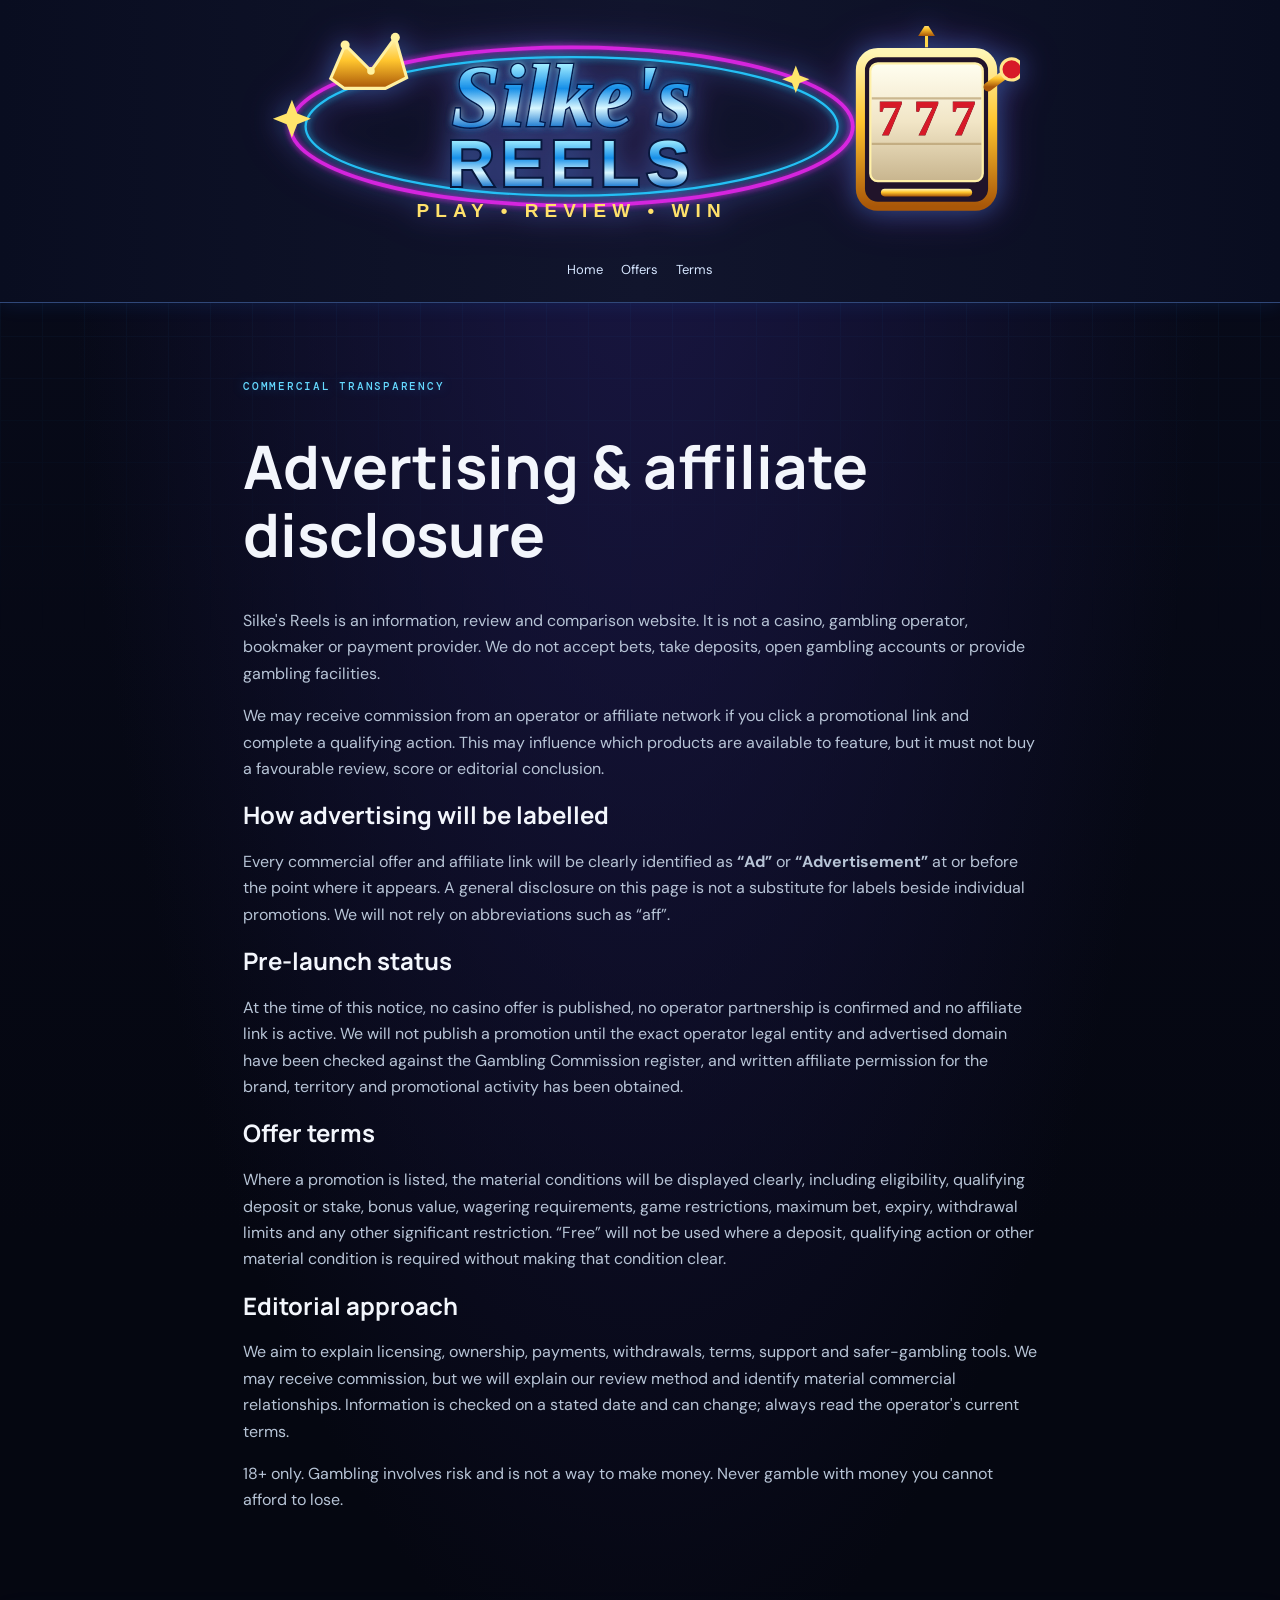
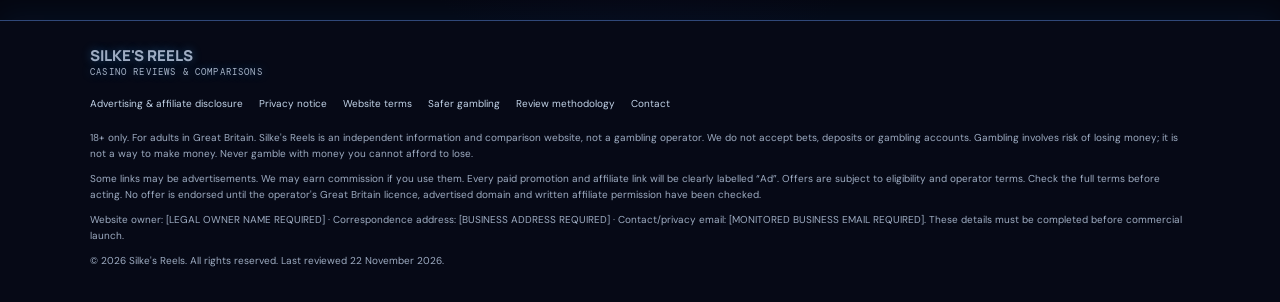
==== affiliate-disclosure.html @ 56f242e1 "Add compact legal information footer" ====
<!doctype html>
<html lang="en-GB"><head><meta charset="utf-8"><meta name="viewport" content="width=device-width,initial-scale=1"><meta name="description" content="How Silke's Reels affiliate links and advertising work."><title>Advertising & Affiliate Disclosure | Silke's Reels</title><link rel="stylesheet" href="styles.css"></head><body>
<header class="site-header"><a class="brand" href="index.html"><img src="logo.svg" alt="Silke's Reels" class="brand-logo"></a><nav><a href="index.html">Home</a><a href="offers.html">Offers</a><a href="terms.html">Terms</a></nav></header>
<main class="page"><p class="eyebrow">COMMERCIAL TRANSPARENCY</p><h1>Advertising & affiliate disclosure</h1>
<p>Silke's Reels is an information, review and comparison website. It is not a casino, gambling operator, bookmaker or payment provider. We do not accept bets, take deposits, open gambling accounts or provide gambling facilities.</p>
<p>We may receive commission from an operator or affiliate network if you click a promotional link and complete a qualifying action. This may influence which products are available to feature, but it must not buy a favourable review, score or editorial conclusion.</p>
<h2>How advertising will be labelled</h2><p>Every commercial offer and affiliate link will be clearly identified as <strong>“Ad”</strong> or <strong>“Advertisement”</strong> at or before the point where it appears. A general disclosure on this page is not a substitute for labels beside individual promotions. We will not rely on abbreviations such as “aff”.</p>
<h2>Pre-launch status</h2><p>At the time of this notice, no casino offer is published, no operator partnership is confirmed and no affiliate link is active. We will not publish a promotion until the exact operator legal entity and advertised domain have been checked against the Gambling Commission register, and written affiliate permission for the brand, territory and promotional activity has been obtained.</p>
<h2>Offer terms</h2><p>Where a promotion is listed, the material conditions will be displayed clearly, including eligibility, qualifying deposit or stake, bonus value, wagering requirements, game restrictions, maximum bet, expiry, withdrawal limits and any other significant restriction. “Free” will not be used where a deposit, qualifying action or other material condition is required without making that condition clear.</p>
<h2>Editorial approach</h2><p>We aim to explain licensing, ownership, payments, withdrawals, terms, support and safer-gambling tools. We may receive commission, but we will explain our review method and identify material commercial relationships. Information is checked on a stated date and can change; always read the operator's current terms.</p>
<p>18+ only. Gambling involves risk and is not a way to make money. Never gamble with money you cannot afford to lose.</p></main>
<footer class="site-legal-footer"><div class="footer-brand">SILKE'S REELS <span>CASINO REVIEWS & COMPARISONS</span></div><div class="footer-links"><a href="affiliate-disclosure.html">Advertising & affiliate disclosure</a><a href="privacy.html">Privacy notice</a><a href="terms.html">Website terms</a><a href="responsible-gambling.html">Safer gambling</a><a href="methodology.html">Review methodology</a><a href="contact.html">Contact</a></div><p class="legal-small">18+ only. For adults in Great Britain. Silke's Reels is an independent information and comparison website, not a gambling operator. We do not accept bets, deposits or gambling accounts. Gambling involves risk of losing money; it is not a way to make money. Never gamble with money you cannot afford to lose.</p><p class="legal-small">Some links may be advertisements. We may earn commission if you use them. Every paid promotion and affiliate link will be clearly labelled “Ad”. Offers are subject to eligibility and operator terms. Check the full terms before acting. No offer is endorsed until the operator's Great Britain licence, advertised domain and written affiliate permission have been checked.</p><p class="legal-small">Website owner: [LEGAL OWNER NAME REQUIRED] · Correspondence address: [BUSINESS ADDRESS REQUIRED] · Contact/privacy email: [MONITORED BUSINESS EMAIL REQUIRED]. These details must be completed before commercial launch.</p><p class="legal-small">© 2026 Silke's Reels. All rights reserved. Last reviewed 22 November 2026.</p></footer></body></html>
---- styles.css ----
@import url('https://fonts.googleapis.com/css2?family=DM+Mono:wght@400;500&family=DM+Sans:wght@400;600;700&family=Manrope:wght@500;700;800&display=swap');
:root{--bg:#070914;--panel:#0c1428;--line:#24365b;--blue:#39a8ff;--cyan:#65d9ff;--pink:#f04dff;--gold:#ffd35a;--text:#f3f6fc;--muted:#b7c4d6}
*{box-sizing:border-box}html{scroll-behavior:smooth}body{margin:0;background:radial-gradient(ellipse at 50% 0%,#1a1745 0,transparent 36rem),linear-gradient(180deg,#080b1b,#050711 65%);color:var(--text);font:16px 'DM Sans',sans-serif;line-height:1.65}
body:before{content:"";position:fixed;inset:0;pointer-events:none;opacity:.13;background-image:linear-gradient(#2b6ba5 1px,transparent 1px),linear-gradient(90deg,#2b6ba5 1px,transparent 1px);background-size:42px 42px;mask-image:linear-gradient(to bottom,black,transparent 72%);z-index:-1}
.site-header{width:100%;margin:0 auto;padding:26px 28px 22px;display:flex;flex-direction:column;align-items:center;justify-content:center;gap:20px;border-bottom:1px solid #304879;box-shadow:0 1px 18px #247bff22;background:linear-gradient(90deg,#090d20,#11152d 50%,#090d20)}
.brand{display:flex;width:100%;flex:0 1 auto;min-width:0;justify-content:center;line-height:0}.brand-logo{display:block;width:min(760px,90vw);max-width:90vw;height:auto;object-fit:contain;flex-shrink:0;filter:drop-shadow(0 0 13px #39a8ff66) drop-shadow(0 0 20px #d52cff33)}
.brand{display:flex;width:100%;gap:13px;align-items:center;justify-content:center;text-decoration:none;color:white;font:800 18px Manrope;letter-spacing:.08em}.brand b{color:var(--cyan);text-shadow:0 0 12px #39a8ff}.brand small{display:block;font:600 9px 'DM Mono';color:#a8b4c8;letter-spacing:.14em}
.brand-mark{width:48px;height:48px;display:grid;place-items:center;border:2px solid var(--cyan);border-radius:12px;color:#fff;background:linear-gradient(145deg,#153c83,#101027);box-shadow:0 0 8px var(--blue),inset 0 0 12px #39a8ff66;text-shadow:0 0 10px var(--cyan);font:800 19px Manrope}
nav,.footer-links{display:flex;gap:18px;flex-wrap:wrap}nav a{font-size:13px;text-decoration:none;color:#d6e6ff}nav a:hover,.footer-links a:hover{color:var(--cyan);text-shadow:0 0 10px var(--blue)}

.offers-spotlight{margin:28px 0 0;padding:24px 28px;display:grid;grid-template-columns:1.35fr .8fr;gap:24px;align-items:center;border:1px solid #3979c5;border-radius:14px;background:radial-gradient(ellipse at 90% 0%,#32205e 0,transparent 55%),linear-gradient(110deg,#101c3c,#0b1227);box-shadow:0 0 18px #168cff25,inset 0 0 22px #39a8ff0b;position:relative;overflow:hidden}
.offers-spotlight:before{content:"";position:absolute;left:0;top:0;bottom:0;width:4px;background:linear-gradient(var(--cyan),var(--pink),var(--gold))}
.offers-spotlight h2{font-size:clamp(25px,3.6vw,36px);margin:5px 0 9px}.offers-spotlight p:not(.eyebrow){color:var(--muted);margin:0 0 17px;max-width:680px}.offers-status{border:1px solid #3d4772;border-radius:10px;padding:17px;background:#080e20aa;display:flex;flex-direction:column;gap:6px}.offers-status strong{font:700 13px Manrope;color:#fff}.offers-status small{font-size:11px;color:#aebbd0}.offers-status-light{width:8px;height:8px;border-radius:50%;background:var(--gold);box-shadow:0 0 10px var(--gold)}
@media(max-width:720px){.offers-spotlight{grid-template-columns:1fr;padding:21px;margin-top:18px}.offers-status{margin-top:2px}}

a{color:#c3d4e9}main{max-width:1100px;margin:auto;padding:0 28px}
.hero{padding:76px 0 70px;display:grid;grid-template-columns:minmax(0,1.15fr) minmax(280px,.85fr);align-items:center;gap:34px;position:relative}.hero-copy{max-width:820px}.eyebrow,.level{font:500 11px 'DM Mono';letter-spacing:.16em;color:var(--cyan);text-shadow:0 0 12px #39a8ff66}.pixel{color:var(--gold);font-size:17px}.hero h1,h1,h2,h3{font-family:Manrope;line-height:1.12}.hero h1{font-size:clamp(42px,6.5vw,72px);letter-spacing:-.055em;text-shadow:0 4px 0 #101c42}.hero h1 em{color:var(--cyan);font-style:normal;text-shadow:0 0 22px #168cff99}.lead{font-size:18px;color:#c2cede;max-width:600px}.hero-actions{display:flex;gap:22px;align-items:center;flex-wrap:wrap;margin:28px 0}.button{display:inline-block;background:linear-gradient(110deg,#146eea,#28c8ff);color:#06101c;padding:13px 22px;border:1px solid #9beaff;border-radius:7px;text-decoration:none;font:700 12px 'DM Mono';letter-spacing:.08em;box-shadow:0 0 9px var(--blue),0 0 24px #168cff55;transition:transform .18s,box-shadow .18s}.button:hover{transform:translateY(-2px);box-shadow:0 0 15px var(--blue),0 0 35px #168cff88}.text-link{font:500 12px 'DM Mono';letter-spacing:.05em;color:var(--gold);text-decoration:none}.text-link:hover{color:#fff;text-shadow:0 0 10px var(--gold)}.notice,.small{font-size:12px;color:#a9b8d0}
.hero-art{max-width:390px;width:100%;justify-self:end;text-align:center;padding:13px;border:1px solid #315ca4;border-radius:16px;background:linear-gradient(145deg,#111b39dd,#0a1022ee);box-shadow:0 0 12px #168cff66,0 0 40px #b12aff22,inset 0 0 24px #173d7866}.hero-art svg{display:block;width:100%;height:auto;filter:drop-shadow(0 18px 35px #0008)}.arcade-label{font:700 11px 'DM Mono';letter-spacing:.18em;color:var(--gold);padding:5px 0 0;text-shadow:0 0 9px #ffb52e}.arcade-label span{display:block;color:#8dbbff;font-size:8px;margin-top:3px}.art-caption{display:block;color:#91b7e9;font:10px 'DM Mono';letter-spacing:.1em;margin:5px 0 2px}
.intro-grid,.feature-grid{display:grid;grid-template-columns:1fr 1fr;gap:24px;padding:38px 0;border-top:1px solid #2b3b65}.intro-grid h2,.coming h2{font-size:clamp(26px,4vw,38px)}.feature-grid{grid-template-columns:repeat(3,1fr)}.feature-grid article,.coming{background:linear-gradient(145deg,#101b35,#0b1021);border:1px solid #294b82;border-radius:12px;padding:24px;box-shadow:inset 0 0 20px #168cff0c,0 7px 22px #0004}.feature-grid article{position:relative;overflow:hidden}.feature-grid article:before{content:"";position:absolute;top:0;left:0;right:0;height:2px;background:linear-gradient(90deg,var(--blue),var(--pink),var(--gold))}.feature-grid h3{font-size:20px;margin:12px 0}.feature-grid p,.coming p,.intro-grid>p{color:var(--muted)}.level{color:var(--gold);font-size:10px}.coming{margin:28px 0 70px;padding:32px;background:radial-gradient(ellipse at 100% 0%,#22245a,#0c1428 55%);border-color:#4b3e91}
.page{max-width:850px;padding-top:65px;padding-bottom:90px}.page h1{font-size:clamp(38px,6vw,60px)}.page li,p{color:#b7c4d6}.notice-panel{background:#101725;border:1px solid var(--line);border-radius:14px;padding:24px;margin:28px 0}
footer{border-top:1px solid #304879;padding:30px max(28px,calc((100vw - 1100px)/2));background:#060916;box-shadow:0 -5px 28px #168cff12}.footer-brand{font:800 15px Manrope;text-shadow:0 0 10px #39a8ff66}.footer-brand span{display:block;font:9px 'DM Mono';color:#a8b4c8;letter-spacing:.13em}.footer-links{margin:18px 0}.footer-links a{font-size:12px;text-decoration:none}footer p{font-size:12px}
@media(max-width:720px){.hero{grid-template-columns:1fr;padding:55px 0}.hero-art{max-width:310px;justify-self:center}.site-header{align-items:center;flex-direction:column;padding:20px 12px 18px;gap:14px}.brand{width:100%;justify-content:center}.brand-logo{width:min(620px,94vw);max-width:94vw;height:auto}nav{gap:12px 16px;justify-content:center}.intro-grid,.feature-grid{grid-template-columns:1fr}.hero{padding:55px 0}main{padding:0 20px}.hero h1{font-size:clamp(40px,12vw,60px)}.coming{margin-bottom:45px}}

.site-legal-footer{border-top:1px solid #304879;padding:24px max(20px,calc((100vw - 1100px)/2));background:#060916;color:#9eacc2}.site-legal-footer .legal-small{font-size:10px;line-height:1.6;color:#9eacc2;max-width:1100px;margin:9px 0}.site-legal-footer .footer-links{gap:10px 16px}.site-legal-footer .footer-links a{font-size:10px}
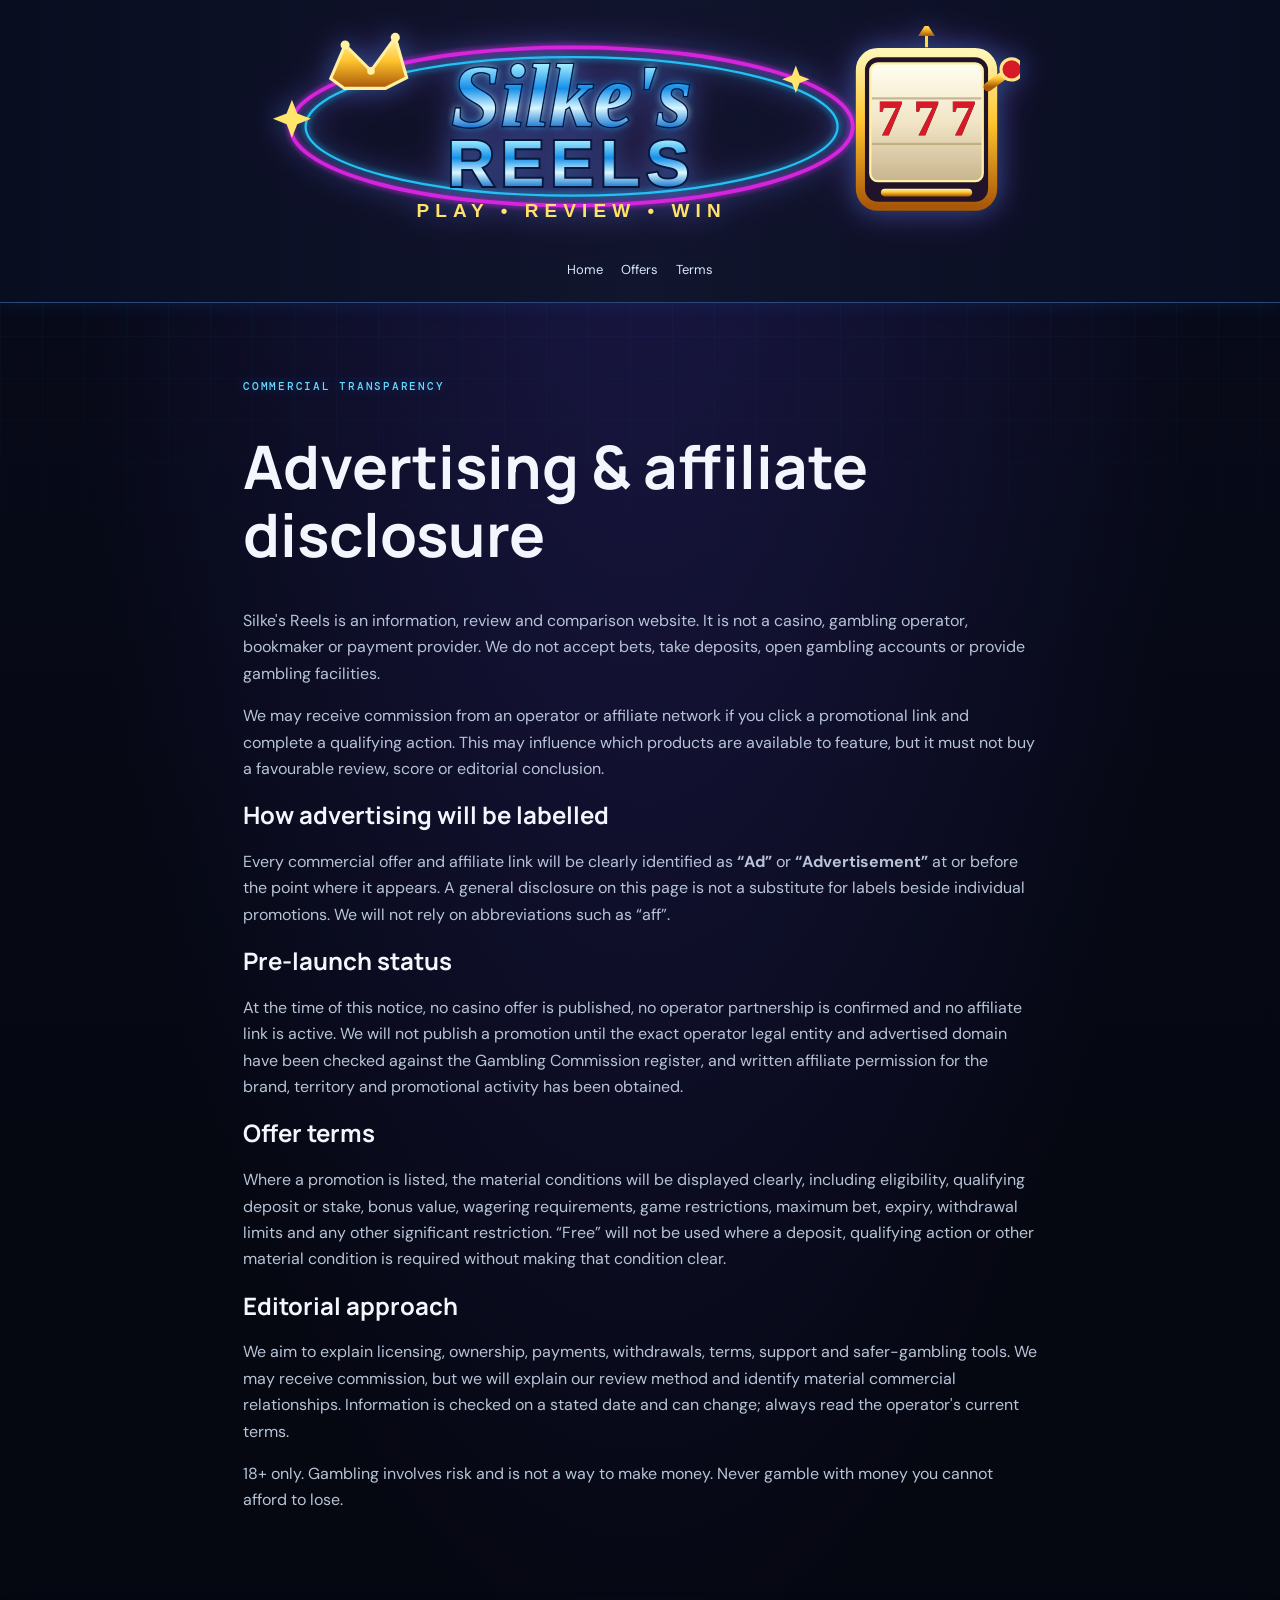
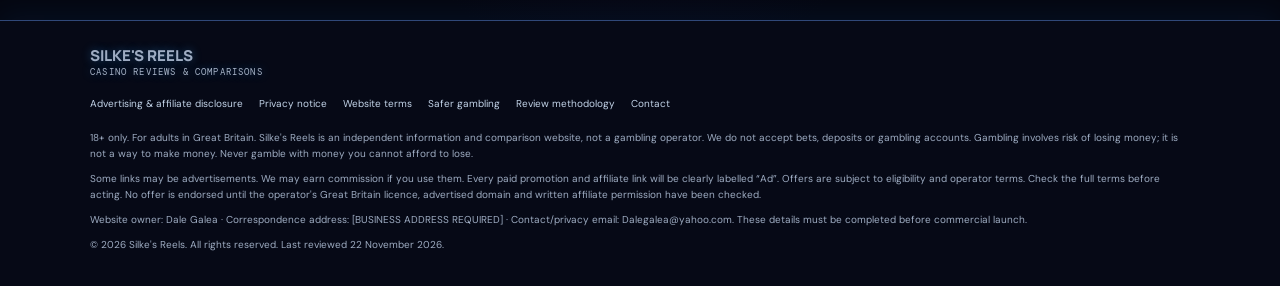
==== commit 4394eba6: "Set Silke's Reels owner and contact email" ====
--- a/affiliate-disclosure.html
+++ b/affiliate-disclosure.html
@@ -9,4 +9,4 @@
 <h2>Offer terms</h2><p>Where a promotion is listed, the material conditions will be displayed clearly, including eligibility, qualifying deposit or stake, bonus value, wagering requirements, game restrictions, maximum bet, expiry, withdrawal limits and any other significant restriction. “Free” will not be used where a deposit, qualifying action or other material condition is required without making that condition clear.</p>
 <h2>Editorial approach</h2><p>We aim to explain licensing, ownership, payments, withdrawals, terms, support and safer-gambling tools. We may receive commission, but we will explain our review method and identify material commercial relationships. Information is checked on a stated date and can change; always read the operator's current terms.</p>
 <p>18+ only. Gambling involves risk and is not a way to make money. Never gamble with money you cannot afford to lose.</p></main>
-<footer class="site-legal-footer"><div class="footer-brand">SILKE'S REELS <span>CASINO REVIEWS & COMPARISONS</span></div><div class="footer-links"><a href="affiliate-disclosure.html">Advertising & affiliate disclosure</a><a href="privacy.html">Privacy notice</a><a href="terms.html">Website terms</a><a href="responsible-gambling.html">Safer gambling</a><a href="methodology.html">Review methodology</a><a href="contact.html">Contact</a></div><p class="legal-small">18+ only. For adults in Great Britain. Silke's Reels is an independent information and comparison website, not a gambling operator. We do not accept bets, deposits or gambling accounts. Gambling involves risk of losing money; it is not a way to make money. Never gamble with money you cannot afford to lose.</p><p class="legal-small">Some links may be advertisements. We may earn commission if you use them. Every paid promotion and affiliate link will be clearly labelled “Ad”. Offers are subject to eligibility and operator terms. Check the full terms before acting. No offer is endorsed until the operator's Great Britain licence, advertised domain and written affiliate permission have been checked.</p><p class="legal-small">Website owner: [LEGAL OWNER NAME REQUIRED] · Correspondence address: [BUSINESS ADDRESS REQUIRED] · Contact/privacy email: [MONITORED BUSINESS EMAIL REQUIRED]. These details must be completed before commercial launch.</p><p class="legal-small">© 2026 Silke's Reels. All rights reserved. Last reviewed 22 November 2026.</p></footer></body></html>+<footer class="site-legal-footer"><div class="footer-brand">SILKE'S REELS <span>CASINO REVIEWS & COMPARISONS</span></div><div class="footer-links"><a href="affiliate-disclosure.html">Advertising & affiliate disclosure</a><a href="privacy.html">Privacy notice</a><a href="terms.html">Website terms</a><a href="responsible-gambling.html">Safer gambling</a><a href="methodology.html">Review methodology</a><a href="contact.html">Contact</a></div><p class="legal-small">18+ only. For adults in Great Britain. Silke's Reels is an independent information and comparison website, not a gambling operator. We do not accept bets, deposits or gambling accounts. Gambling involves risk of losing money; it is not a way to make money. Never gamble with money you cannot afford to lose.</p><p class="legal-small">Some links may be advertisements. We may earn commission if you use them. Every paid promotion and affiliate link will be clearly labelled “Ad”. Offers are subject to eligibility and operator terms. Check the full terms before acting. No offer is endorsed until the operator's Great Britain licence, advertised domain and written affiliate permission have been checked.</p><p class="legal-small">Website owner: Dale Galea · Correspondence address: [BUSINESS ADDRESS REQUIRED] · Contact/privacy email: Dalegalea@yahoo.com. These details must be completed before commercial launch.</p><p class="legal-small">© 2026 Silke's Reels. All rights reserved. Last reviewed 22 November 2026.</p></footer></body></html>
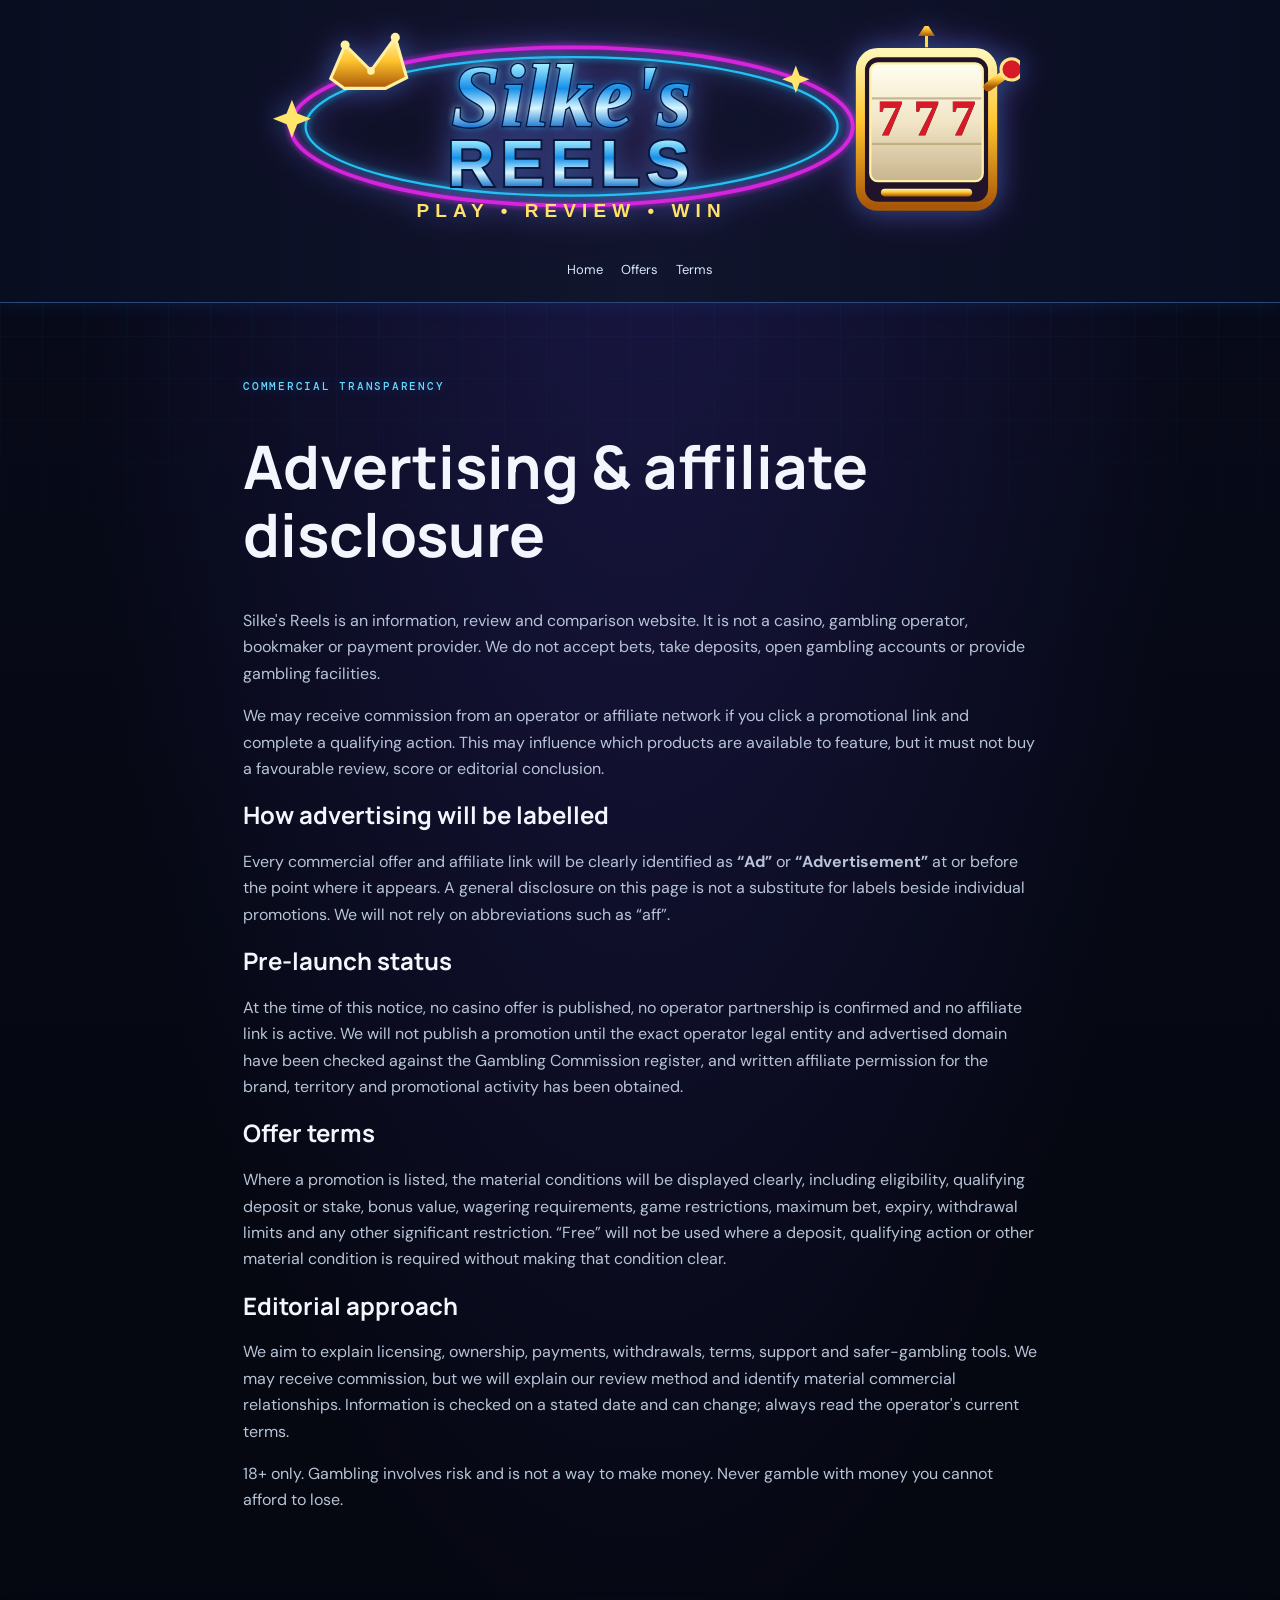
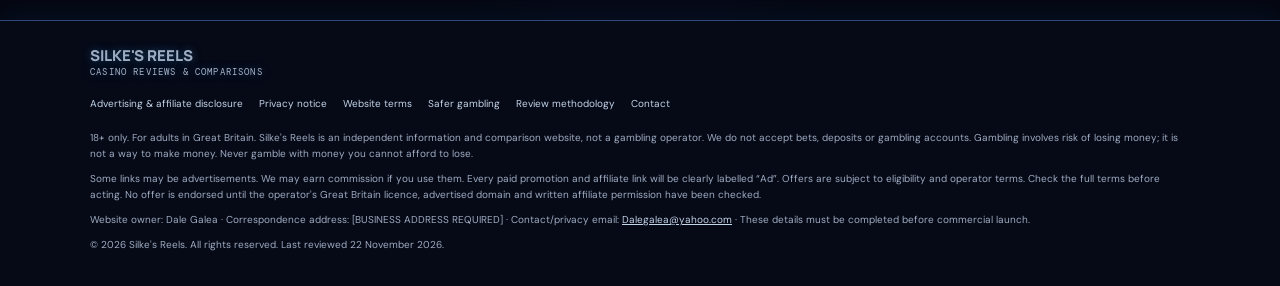
==== commit 75c99edf: "Polish contact email presentation" ====
--- a/affiliate-disclosure.html
+++ b/affiliate-disclosure.html
@@ -9,4 +9,4 @@
 <h2>Offer terms</h2><p>Where a promotion is listed, the material conditions will be displayed clearly, including eligibility, qualifying deposit or stake, bonus value, wagering requirements, game restrictions, maximum bet, expiry, withdrawal limits and any other significant restriction. “Free” will not be used where a deposit, qualifying action or other material condition is required without making that condition clear.</p>
 <h2>Editorial approach</h2><p>We aim to explain licensing, ownership, payments, withdrawals, terms, support and safer-gambling tools. We may receive commission, but we will explain our review method and identify material commercial relationships. Information is checked on a stated date and can change; always read the operator's current terms.</p>
 <p>18+ only. Gambling involves risk and is not a way to make money. Never gamble with money you cannot afford to lose.</p></main>
-<footer class="site-legal-footer"><div class="footer-brand">SILKE'S REELS <span>CASINO REVIEWS & COMPARISONS</span></div><div class="footer-links"><a href="affiliate-disclosure.html">Advertising & affiliate disclosure</a><a href="privacy.html">Privacy notice</a><a href="terms.html">Website terms</a><a href="responsible-gambling.html">Safer gambling</a><a href="methodology.html">Review methodology</a><a href="contact.html">Contact</a></div><p class="legal-small">18+ only. For adults in Great Britain. Silke's Reels is an independent information and comparison website, not a gambling operator. We do not accept bets, deposits or gambling accounts. Gambling involves risk of losing money; it is not a way to make money. Never gamble with money you cannot afford to lose.</p><p class="legal-small">Some links may be advertisements. We may earn commission if you use them. Every paid promotion and affiliate link will be clearly labelled “Ad”. Offers are subject to eligibility and operator terms. Check the full terms before acting. No offer is endorsed until the operator's Great Britain licence, advertised domain and written affiliate permission have been checked.</p><p class="legal-small">Website owner: Dale Galea · Correspondence address: [BUSINESS ADDRESS REQUIRED] · Contact/privacy email: Dalegalea@yahoo.com. These details must be completed before commercial launch.</p><p class="legal-small">© 2026 Silke's Reels. All rights reserved. Last reviewed 22 November 2026.</p></footer></body></html>+<footer class="site-legal-footer"><div class="footer-brand">SILKE'S REELS <span>CASINO REVIEWS & COMPARISONS</span></div><div class="footer-links"><a href="affiliate-disclosure.html">Advertising & affiliate disclosure</a><a href="privacy.html">Privacy notice</a><a href="terms.html">Website terms</a><a href="responsible-gambling.html">Safer gambling</a><a href="methodology.html">Review methodology</a><a href="contact.html">Contact</a></div><p class="legal-small">18+ only. For adults in Great Britain. Silke's Reels is an independent information and comparison website, not a gambling operator. We do not accept bets, deposits or gambling accounts. Gambling involves risk of losing money; it is not a way to make money. Never gamble with money you cannot afford to lose.</p><p class="legal-small">Some links may be advertisements. We may earn commission if you use them. Every paid promotion and affiliate link will be clearly labelled “Ad”. Offers are subject to eligibility and operator terms. Check the full terms before acting. No offer is endorsed until the operator's Great Britain licence, advertised domain and written affiliate permission have been checked.</p><p class="legal-small">Website owner: Dale Galea · Correspondence address: [BUSINESS ADDRESS REQUIRED] · Contact/privacy email: <a href="mailto:Dalegalea@yahoo.com">Dalegalea@yahoo.com</a> · These details must be completed before commercial launch.</p><p class="legal-small">© 2026 Silke's Reels. All rights reserved. Last reviewed 22 November 2026.</p></footer></body></html>
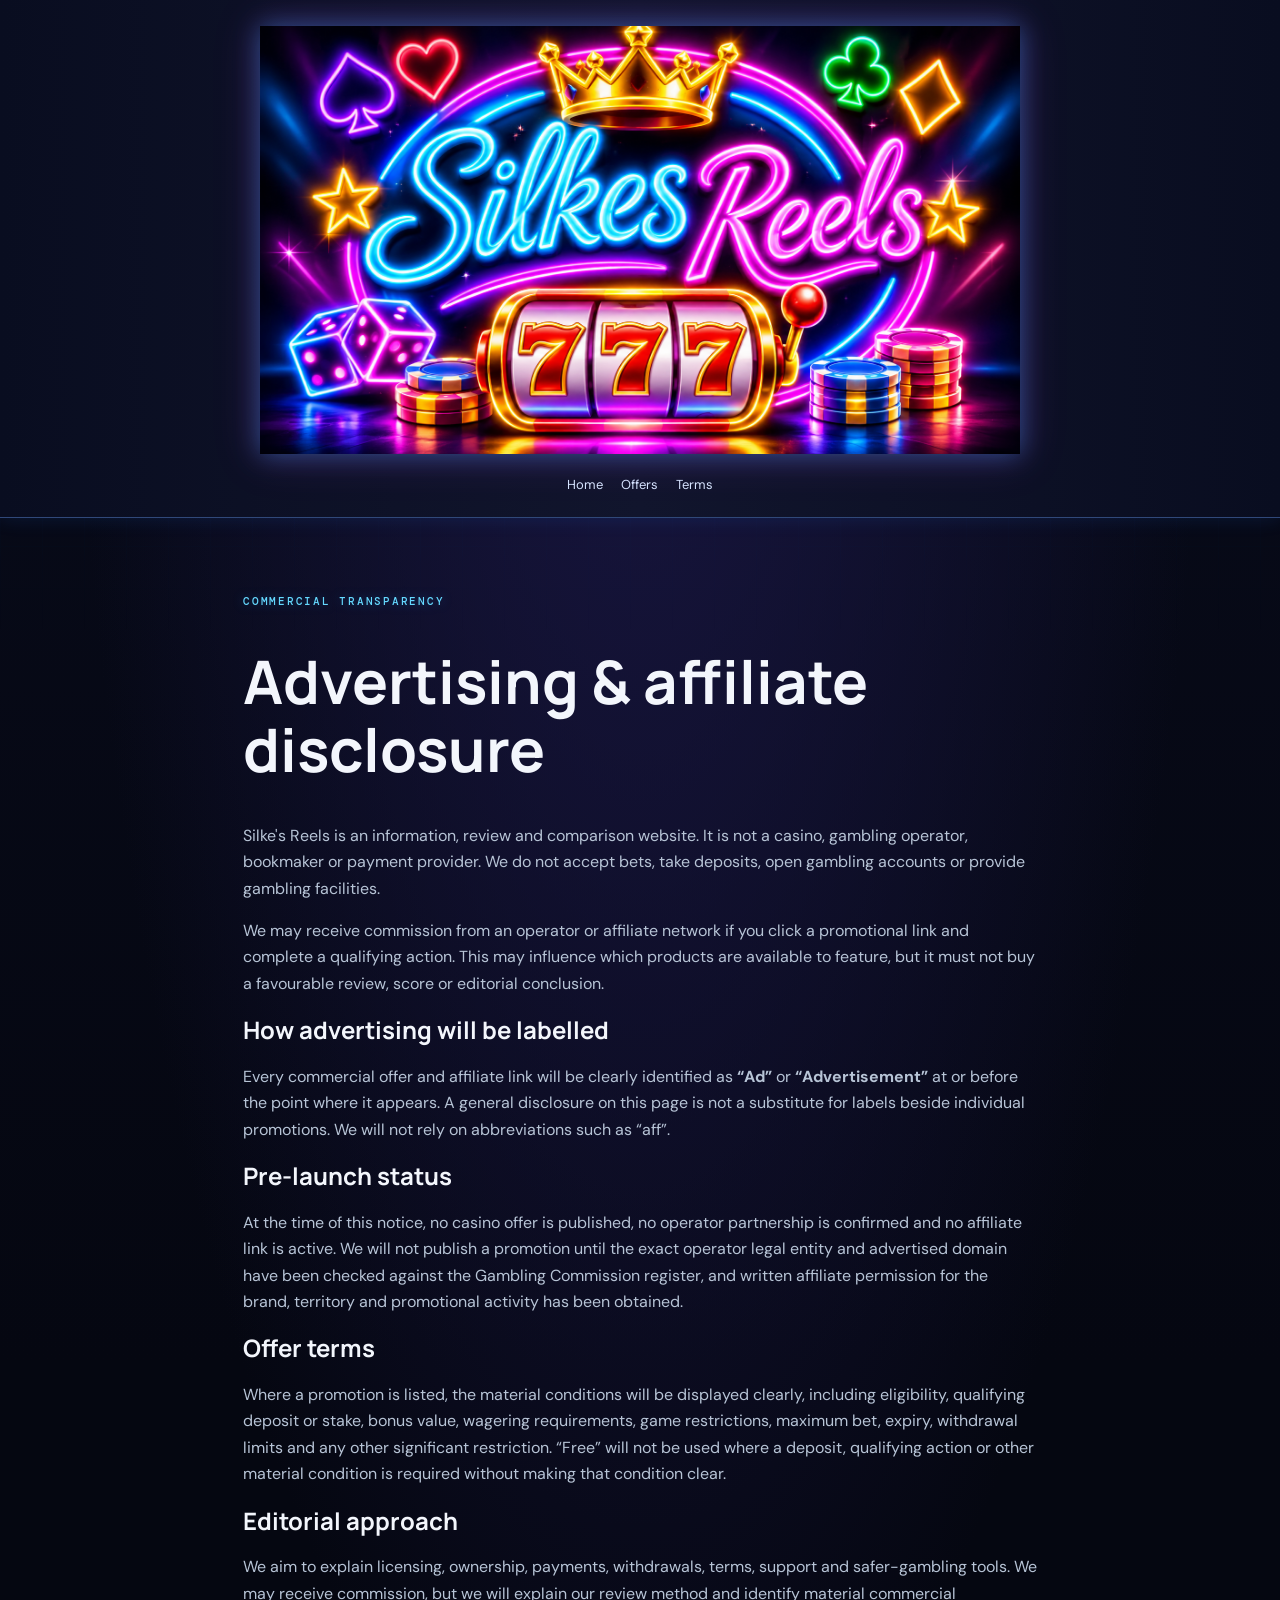
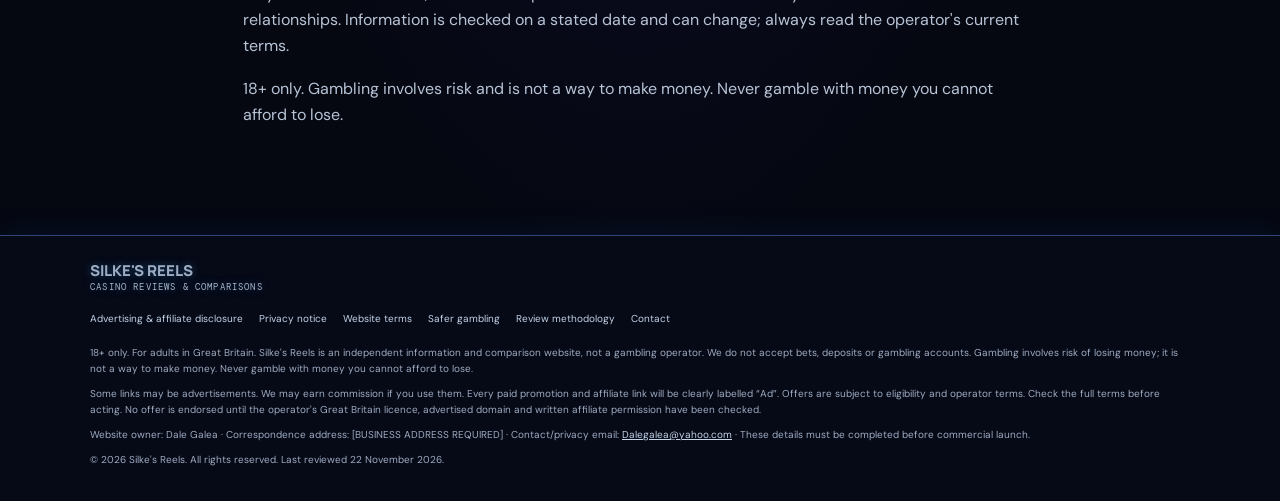
==== commit 13ab980d: "Use uploaded neon Silkes Reels logo" ====
--- a/affiliate-disclosure.html
+++ b/affiliate-disclosure.html
@@ -1,6 +1,6 @@
 <!doctype html>
 <html lang="en-GB"><head><meta charset="utf-8"><meta name="viewport" content="width=device-width,initial-scale=1"><meta name="description" content="How Silke's Reels affiliate links and advertising work."><title>Advertising & Affiliate Disclosure | Silke's Reels</title><link rel="stylesheet" href="styles.css"></head><body>
-<header class="site-header"><a class="brand" href="index.html"><img src="logo.svg" alt="Silke's Reels" class="brand-logo"></a><nav><a href="index.html">Home</a><a href="offers.html">Offers</a><a href="terms.html">Terms</a></nav></header>
+<header class="site-header"><a class="brand" href="index.html"><img src="IMG_1723.png" alt="Silke's Reels" class="brand-logo"></a><nav><a href="index.html">Home</a><a href="offers.html">Offers</a><a href="terms.html">Terms</a></nav></header>
 <main class="page"><p class="eyebrow">COMMERCIAL TRANSPARENCY</p><h1>Advertising & affiliate disclosure</h1>
 <p>Silke's Reels is an information, review and comparison website. It is not a casino, gambling operator, bookmaker or payment provider. We do not accept bets, take deposits, open gambling accounts or provide gambling facilities.</p>
 <p>We may receive commission from an operator or affiliate network if you click a promotional link and complete a qualifying action. This may influence which products are available to feature, but it must not buy a favourable review, score or editorial conclusion.</p>
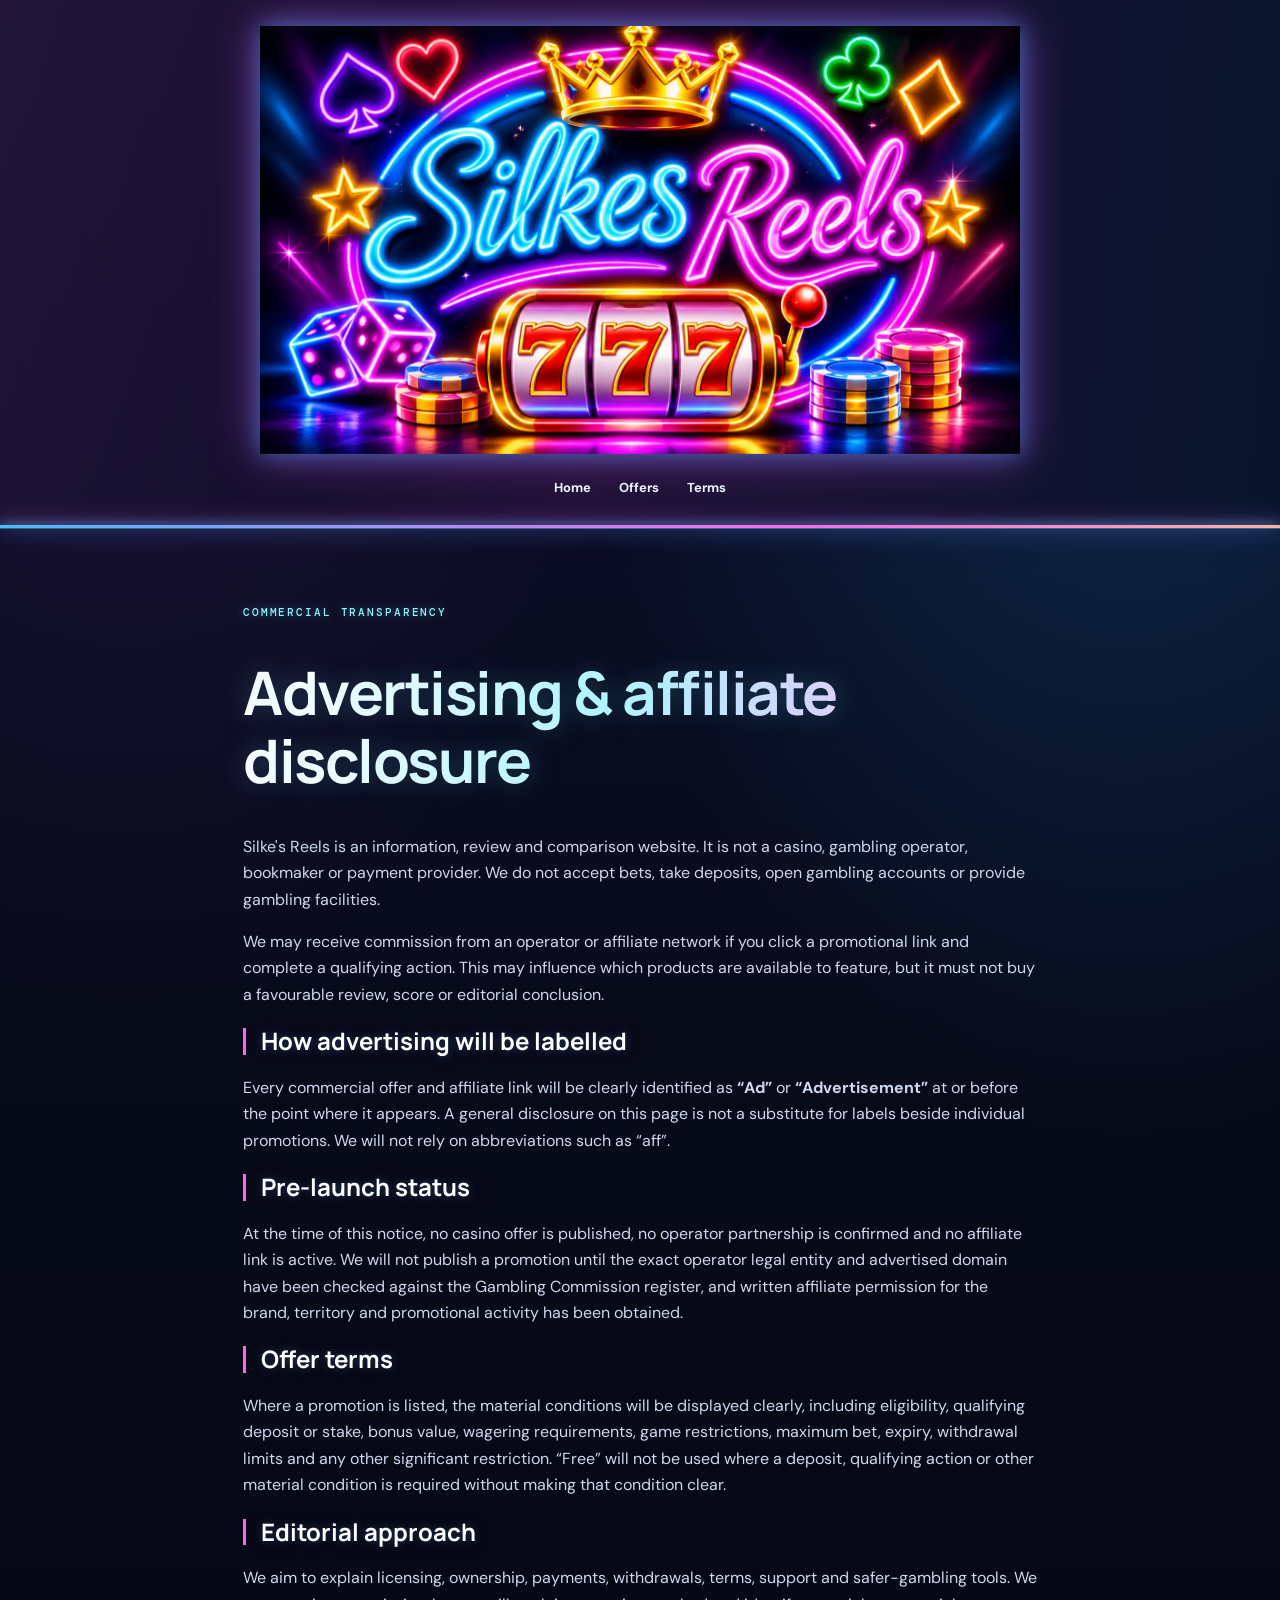
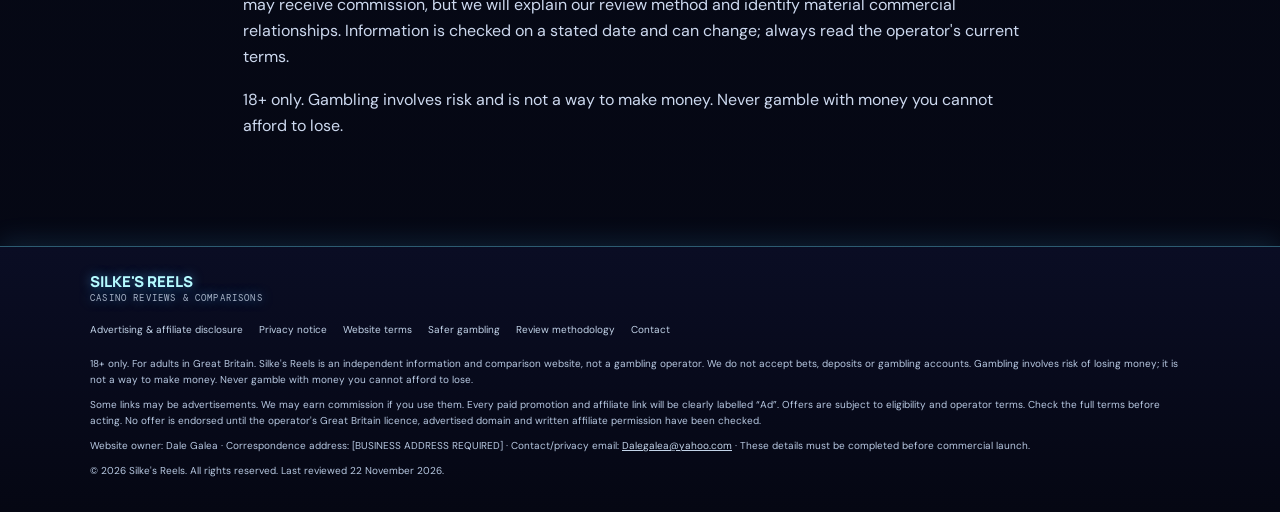
==== commit 39c86dbd: "Refresh neon V3 styles cache on Silke's Reels pages" ====
--- a/affiliate-disclosure.html
+++ b/affiliate-disclosure.html
@@ -1,5 +1,5 @@
 <!doctype html>
-<html lang="en-GB"><head><meta charset="utf-8"><meta name="viewport" content="width=device-width,initial-scale=1"><meta name="description" content="How Silke's Reels affiliate links and advertising work."><title>Advertising & Affiliate Disclosure | Silke's Reels</title><link rel="stylesheet" href="styles.css"></head><body>
+<html lang="en-GB"><head><meta charset="utf-8"><meta name="viewport" content="width=device-width,initial-scale=1"><meta name="description" content="How Silke's Reels affiliate links and advertising work."><title>Advertising & Affiliate Disclosure | Silke's Reels</title><link rel="stylesheet" href="styles.css?v=neon-v3-20261128"></head><body>
 <header class="site-header"><a class="brand" href="index.html"><img src="IMG_1723.png" alt="Silke's Reels" class="brand-logo"></a><nav><a href="index.html">Home</a><a href="offers.html">Offers</a><a href="terms.html">Terms</a></nav></header>
 <main class="page"><p class="eyebrow">COMMERCIAL TRANSPARENCY</p><h1>Advertising & affiliate disclosure</h1>
 <p>Silke's Reels is an information, review and comparison website. It is not a casino, gambling operator, bookmaker or payment provider. We do not accept bets, take deposits, open gambling accounts or provide gambling facilities.</p>
--- a/styles.css
+++ b/styles.css
@@ -22,3 +22,92 @@
 @media(max-width:720px){.hero{grid-template-columns:1fr;padding:55px 0}.hero-art{max-width:310px;justify-self:center}.site-header{align-items:center;flex-direction:column;padding:20px 12px 18px;gap:14px}.brand{width:100%;justify-content:center}.brand-logo{width:min(620px,94vw);max-width:94vw;height:auto}nav{gap:12px 16px;justify-content:center}.intro-grid,.feature-grid{grid-template-columns:1fr}.hero{padding:55px 0}main{padding:0 20px}.hero h1{font-size:clamp(40px,12vw,60px)}.coming{margin-bottom:45px}}
 
 .site-legal-footer{border-top:1px solid #304879;padding:24px max(20px,calc((100vw - 1100px)/2));background:#060916;color:#9eacc2}.site-legal-footer .legal-small{font-size:10px;line-height:1.6;color:#9eacc2;max-width:1100px;margin:9px 0}.site-legal-footer .footer-links{gap:10px 16px}.site-legal-footer .footer-links a{font-size:10px}
+
+/* Silke's Reels: pending bonus directory */
+.bonus-section{margin:34px 0 40px}.bonus-section>p:not(.eyebrow){color:var(--muted)}
+.bonus-grid{display:grid;grid-template-columns:repeat(2,minmax(0,1fr));gap:18px;margin:24px 0}
+.bonus-card{padding:23px;border-radius:14px;border:1px solid #3a5086;background:radial-gradient(circle at 100% 0%,#37205e77,transparent 55%),linear-gradient(145deg,#111b38,#090f22);box-shadow:0 9px 24px #0005;display:flex;flex-direction:column;gap:10px}
+.bonus-card h3{font-size:23px;margin:0}.bonus-card .eyebrow{margin:0;color:var(--gold)}.bonus-status{font-weight:700;color:#e5d9ff!important;margin:0}
+.bonus-card dl{margin:3px 0 0;display:grid;gap:0}.bonus-card dl>div{padding:9px 0;border-top:1px solid #35426a}.bonus-card dt{font:500 10px 'DM Mono';letter-spacing:.07em;text-transform:uppercase;color:#95b7dc}.bonus-card dd{margin:3px 0 0;font-size:13px;color:#f1f4ff}
+.bonus-footnote{font-size:12px;margin:0;color:#b9c7d9!important}.bonus-review{font-size:12px;font-weight:700;color:var(--cyan)}
+.bonus-unavailable{display:block;padding:11px 12px;border-radius:8px;text-align:center;margin-top:auto;background:#1c2640;color:#b4bfd2;border:1px solid #3e4964;font:700 11px 'DM Mono';letter-spacing:.02em}
+@media(max-width:720px){.bonus-grid{grid-template-columns:1fr}.bonus-card{padding:19px}}
+
+/* SILKE'S REELS — NEON ARCADE V2 (site-wide) */
+:root{--bg:#060714;--panel:#101937;--line:#4269a9;--blue:#50b9ff;--cyan:#82f2ff;--pink:#ff64f3;--gold:#ffe178;--text:#f8fbff;--muted:#cdd9ef}
+body{background:radial-gradient(ellipse at 10% 1%,#792c9233,transparent 34rem),radial-gradient(ellipse at 88% 9%,#177cc944,transparent 35rem),linear-gradient(180deg,#0c102a 0%,#060916 60%,#050713);color:var(--text)}
+body:before{opacity:.17;background-image:linear-gradient(#399ff844 1px,transparent 1px),linear-gradient(90deg,#399ff844 1px,transparent 1px)}
+h1,h2,h3{color:#fff;text-shadow:0 0 9px #62baff44,0 0 25px #f45bff22}
+h1{letter-spacing:-.025em}
+.hero h1,.page h1{background:linear-gradient(100deg,#fff 10%,#b6f8ff 46%,#ffbdf8 88%);-webkit-background-clip:text;background-clip:text;color:transparent;text-shadow:0 0 28px #65d9ff44}
+.hero h1 em{color:#93f6ff;text-shadow:0 0 13px #52d6ffbb,0 0 29px #da54ff77}
+h2{position:relative}
+.page h2:not(.bonus-card h2),.intro-grid h2,.coming h2{border-left:3px solid var(--pink);padding-left:15px}
+.eyebrow,.level{color:#91f4ff;text-shadow:0 0 9px #53d3ff77;letter-spacing:.17em}
+p,.page li,.lead,.intro-grid>p,.feature-grid p,.coming p{color:var(--muted)}
+a{transition:color .18s,text-shadow .18s,transform .18s}
+a:hover,a:focus-visible{color:#fff;text-shadow:0 0 12px #82f2ff77}
+:focus-visible{outline:2px solid #ffe178;outline-offset:4px}
+.site-header{border-bottom:1px solid #7edfff66;background:linear-gradient(95deg,#090d25,#201137 46%,#08152d);box-shadow:0 2px 19px #24a9ff33,0 0 35px #b94eff22}
+.brand-logo{filter:drop-shadow(0 0 12px #39a8ff88) drop-shadow(0 0 23px #f04dff66)}
+nav a{color:#e7f6ff;font-weight:700;border-bottom:2px solid transparent;padding-bottom:4px}
+nav a:hover,nav a:focus-visible{border-color:var(--pink)}
+.button{background:linear-gradient(110deg,#46aaff,#73e6ff);color:#061422;border:1px solid #d5fbff;box-shadow:0 0 13px #39a8ff99,0 0 30px #168cff55}
+.button:hover{box-shadow:0 0 19px #72e9ffbb,0 0 38px #fa5bfc66}
+.text-link,.bonus-review{color:#ffe178;text-shadow:0 0 10px #ffd35a55}
+.notice-panel,.feature-grid article,.coming,.bonus-card,.hero-art,.offers-status{background:radial-gradient(circle at 100% 0%,#ff53eb1a,transparent 50%),linear-gradient(145deg,#152348,#0b1229);border-color:#658fda88;box-shadow:0 10px 25px #0006,inset 0 0 25px #5daaff12,0 0 17px #45b8ff18}
+.notice-panel,.bonus-card,.feature-grid article{position:relative;overflow:hidden}
+.notice-panel:before,.bonus-card:before{content:"";position:absolute;inset:0 0 auto;height:2px;background:linear-gradient(90deg,#50b9ff,#ff64f3,#ffe178);box-shadow:0 0 12px #ff64f388}
+.feature-grid article:before{height:3px;box-shadow:0 0 12px #64e4ff99}
+.offers-spotlight{border-color:#71ccff88;box-shadow:0 0 25px #5cbcff33,inset 0 0 30px #ff64f30c}
+.bonus-status{color:#fff0ae!important}
+.bonus-card h3{color:#fff;text-shadow:0 0 12px #83dcff77}
+.bonus-card dt{color:#9ce8ff}
+.bonus-unavailable{background:#273152;color:#e0e8fa;border-color:#536ba0}
+.bonus-card .bonus-review{display:inline-block;width:fit-content}
+.arcade-strip{background:linear-gradient(90deg,#1b2e63,#54225e,#1b2e63);border-top:1px solid #77d7ff77;border-bottom:1px solid #ff64f377;box-shadow:0 0 19px #aa54ff33;color:#fff}
+footer,.site-legal-footer{background:linear-gradient(180deg,#0a0d24,#050713);border-top:1px solid #6adaff66;box-shadow:0 -5px 24px #50b9ff22}
+.footer-brand{color:#b6fbff;text-shadow:0 0 11px #50b9ff99}
+.site-legal-footer .legal-small{color:#b8c9e2}
+.page li::marker{color:var(--cyan)}
+@media(hover:hover) and (prefers-reduced-motion:no-preference){
+  .brand-logo{animation:sr-neon-pulse 5s ease-in-out infinite}
+  .feature-grid article:hover,.bonus-card:hover,.notice-panel:hover{transform:translateY(-2px);border-color:#89e8ffbb;box-shadow:0 15px 30px #0007,0 0 23px #50b9ff33}
+  .feature-grid article,.bonus-card,.notice-panel{transition:transform .2s,border-color .2s,box-shadow .2s}
+}
+@keyframes sr-neon-pulse{0%,100%{filter:drop-shadow(0 0 10px #39a8ff88) drop-shadow(0 0 17px #ff64f344)}50%{filter:drop-shadow(0 0 16px #39a8ffbb) drop-shadow(0 0 27px #ff64f377)}}
+@media(max-width:720px){.site-header{padding:17px 12px}.brand-logo{max-width:94vw}.page{padding-top:38px}.page h1{font-size:clamp(34px,9vw,52px)}.notice-panel,.bonus-card{padding:20px}.arcade-strip{gap:12px}}
+@media(prefers-reduced-motion:reduce){*,*:before,*:after{animation:none!important;scroll-behavior:auto!important;transition:none!important}}
+
+/* SILKE'S REELS — NEON ARCADE V3: illuminated animated header */
+.site-header{position:relative;isolation:isolate;overflow:hidden}
+.site-header::before{content:"";position:absolute;inset:0;z-index:-1;pointer-events:none;background:linear-gradient(105deg,transparent 20%,rgba(126,242,255,.11) 42%,rgba(255,100,243,.14) 50%,transparent 69%);background-size:240% 100%;background-position:100% 0}
+.site-header::after{content:"";position:absolute;inset:auto 0 0;height:3px;pointer-events:none;background:linear-gradient(90deg,#4cbaff,#fc69ed,#ffe378,#83f5ff,#4cbaff);background-size:250% 100%;box-shadow:0 0 11px #5ecfff,0 0 23px #ec5eff}
+.site-header .brand{position:relative;z-index:1}
+.brand-logo{transform-origin:center;will-change:filter}
+.site-header nav{position:relative;z-index:1}
+.site-header nav a{border-radius:4px;padding:3px 5px 6px}
+.site-header nav a:hover,.site-header nav a:focus-visible{background:#57baff16;text-shadow:0 0 9px #8ef5ff,0 0 22px #ec63ff}
+.hero,.offers-spotlight,.coming{position:relative}
+.hero::after{content:"";position:absolute;right:2%;top:15%;width:220px;height:220px;border-radius:50%;background:radial-gradient(circle,#fb57e31c,transparent 67%);filter:blur(14px);pointer-events:none;z-index:-1}
+.bonus-card,.feature-grid article{transition:border-color .25s ease,box-shadow .25s ease,transform .25s ease}
+.bonus-card:hover,.feature-grid article:hover{border-color:#81eaff;box-shadow:0 0 18px #56c8ff48,0 12px 32px #03061299}
+.button{position:relative;overflow:hidden}
+.button::after{content:"";position:absolute;top:0;bottom:0;left:-110%;width:55%;background:linear-gradient(90deg,transparent,#ffffff66,transparent);transform:skewX(-23deg);pointer-events:none}
+.button:hover::after,.button:focus-visible::after{left:150%;transition:left .6s ease}
+@media(prefers-reduced-motion:no-preference){
+  .site-header::before{animation:sr-header-beam 12s ease-in-out infinite}
+  .site-header::after{animation:sr-light-track 9s linear infinite}
+  .site-header .brand-logo{animation:sr-sign-glow 6.5s ease-in-out infinite}
+  .footer-brand{animation:sr-footer-light 8s ease-in-out infinite}
+}
+@keyframes sr-header-beam{0%,18%{background-position:100% 0}55%,75%{background-position:0% 0}100%{background-position:100% 0}}
+@keyframes sr-light-track{0%{background-position:0% 0}100%{background-position:250% 0}}
+/* Soft neon sign shimmer: no rapid on/off flashes */
+@keyframes sr-sign-glow{
+0%,24%,100%{opacity:1;filter:drop-shadow(0 0 13px #6fdfff99) drop-shadow(0 0 26px #ff68ef77)}
+42%{opacity:.92;filter:drop-shadow(0 0 7px #61c9ff55) drop-shadow(0 0 14px #f66ae544)}
+63%{opacity:1;filter:drop-shadow(0 0 17px #6ae9ffbb) drop-shadow(0 0 32px #fc69ffa0)}
+}
+@keyframes sr-footer-light{0%,100%{text-shadow:0 0 8px #50b9ff77}50%{text-shadow:0 0 17px #50b9ffcc,0 0 27px #ff64f366}}
+@media(prefers-reduced-motion:reduce){.site-header::before,.site-header::after,.brand-logo,.footer-brand{animation:none!important}.button::after{display:none}}
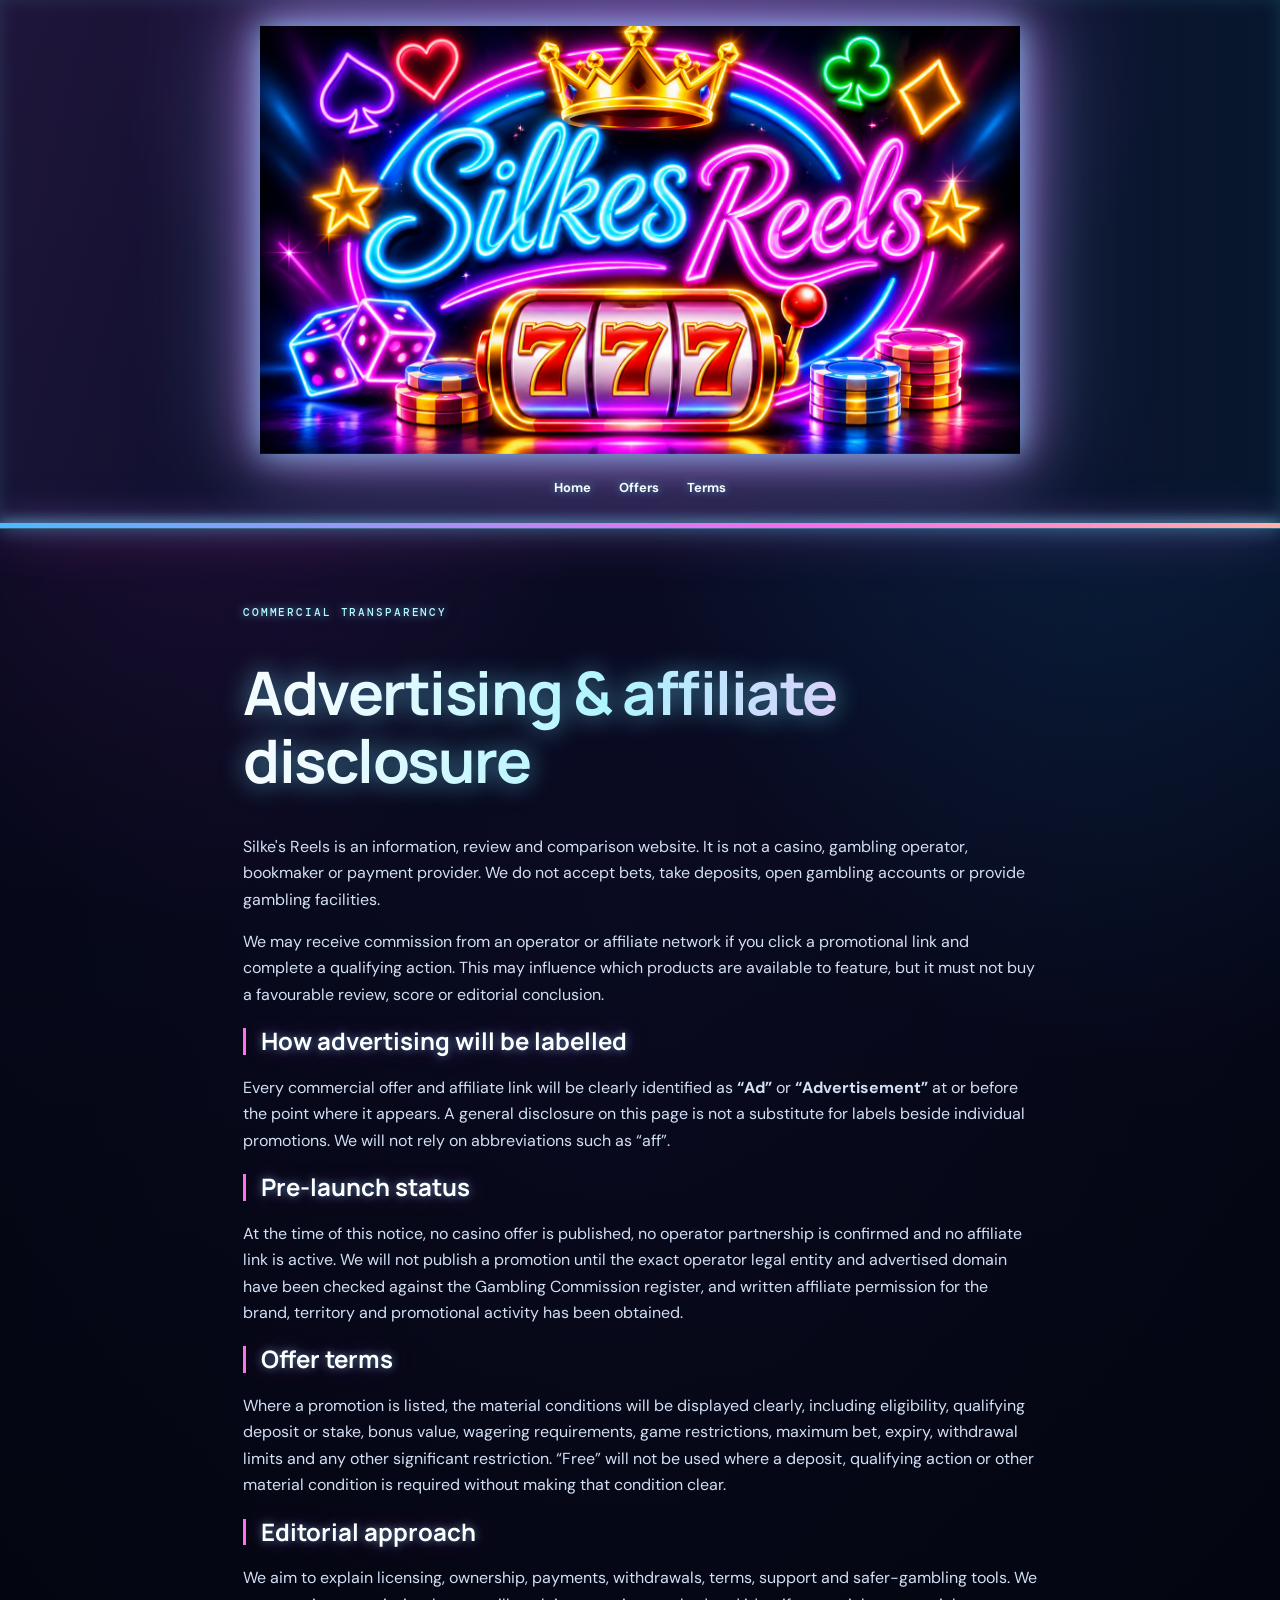
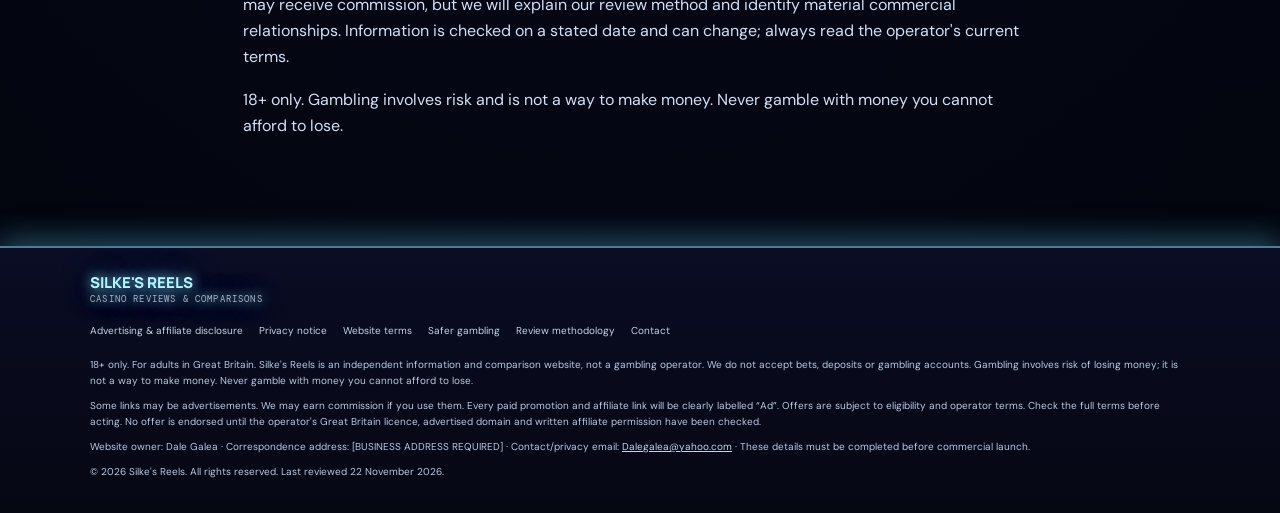
==== commit abaf0628: "Load maximum neon site design without cached stylesheet" ====
--- a/affiliate-disclosure.html
+++ b/affiliate-disclosure.html
@@ -1,5 +1,5 @@
 <!doctype html>
-<html lang="en-GB"><head><meta charset="utf-8"><meta name="viewport" content="width=device-width,initial-scale=1"><meta name="description" content="How Silke's Reels affiliate links and advertising work."><title>Advertising & Affiliate Disclosure | Silke's Reels</title><link rel="stylesheet" href="styles.css?v=neon-v3-20261128"></head><body>
+<html lang="en-GB"><head><meta charset="utf-8"><meta name="viewport" content="width=device-width,initial-scale=1"><meta name="description" content="How Silke's Reels affiliate links and advertising work."><title>Advertising & Affiliate Disclosure | Silke's Reels</title><link rel="stylesheet" href="styles.css?v=maximum-neon-20261128"></head><body>
 <header class="site-header"><a class="brand" href="index.html"><img src="IMG_1723.png" alt="Silke's Reels" class="brand-logo"></a><nav><a href="index.html">Home</a><a href="offers.html">Offers</a><a href="terms.html">Terms</a></nav></header>
 <main class="page"><p class="eyebrow">COMMERCIAL TRANSPARENCY</p><h1>Advertising & affiliate disclosure</h1>
 <p>Silke's Reels is an information, review and comparison website. It is not a casino, gambling operator, bookmaker or payment provider. We do not accept bets, take deposits, open gambling accounts or provide gambling facilities.</p>
--- a/styles.css
+++ b/styles.css
@@ -111,3 +111,57 @@
 }
 @keyframes sr-footer-light{0%,100%{text-shadow:0 0 8px #50b9ff77}50%{text-shadow:0 0 17px #50b9ffcc,0 0 27px #ff64f366}}
 @media(prefers-reduced-motion:reduce){.site-header::before,.site-header::after,.brand-logo,.footer-brand{animation:none!important}.button::after{display:none}}
+
+/* Silke's Reels homepage bonus previews */
+.home-offers{margin:24px 0 45px;padding:30px;border:1px solid #75d8ff88;border-radius:18px;background:radial-gradient(circle at 95% 5%,#a83baf2e,transparent 42%),linear-gradient(135deg,#121f43,#0a1127);box-shadow:0 0 27px #57bcff33}
+.home-offers-heading{display:flex;align-items:center;justify-content:space-between;flex-wrap:wrap;gap:16px;margin-bottom:24px}
+.home-offers-heading>div{max-width:650px}
+.home-offers-heading h2{font-size:clamp(26px,4vw,38px);margin:5px 0 9px;color:#fff;text-shadow:0 0 15px #65dfff88}
+.home-offers-heading p:not(.eyebrow){margin:0;color:#d0ddf1}
+.home-offers-grid{display:grid;grid-template-columns:repeat(3,minmax(0,1fr));gap:14px}
+.home-offer-card{position:relative;padding:19px;border-radius:13px;background:linear-gradient(145deg,#18274e,#0a1229);border:1px solid #6b8dcb77;box-shadow:0 5px 17px #0005;display:flex;flex-direction:column;gap:7px;overflow:hidden}
+.home-offer-card::before{content:"";position:absolute;top:0;left:0;right:0;height:3px;background:linear-gradient(90deg,#4ac6ff,#ff68f0,#ffdd79)}
+.home-offer-card .eyebrow{font-size:9px;color:#ffdf87;margin:0}
+.home-offer-card h3{font-size:20px;margin:5px 0 0;color:#fff}
+.home-offer-card p:not(.eyebrow){font-size:13px;color:#cedcf0;margin:0 0 10px}
+.home-offer-card a{color:#9ef6ff;font-size:12px;font-weight:700;margin-top:auto;text-decoration:underline;text-underline-offset:4px}
+.home-offers>.notice{margin:18px 0 0}
+@media(max-width:850px){.home-offers-grid{grid-template-columns:repeat(2,minmax(0,1fr))}}
+@media(max-width:560px){.home-offers{padding:18px;margin-top:18px}.home-offers-grid{grid-template-columns:1fr}.home-offers-heading .button{width:100%;text-align:center}}
+
+/* SILKE'S REELS — MAXIMUM NEON V4. Rich lighting without rapid strobe effects. */
+:root{--blue:#68c8ff;--cyan:#a0f6ff;--pink:#ff73eb;--gold:#ffe582;--muted:#d2dff4}
+body{background:radial-gradient(ellipse at 15% 0%,#dc34e22d,transparent 30rem),radial-gradient(ellipse at 88% 5%,#18a4ff33,transparent 34rem),radial-gradient(ellipse at 48% 42%,#4b37a911,transparent 48rem),linear-gradient(180deg,#080c24,#040613 56%,#02040c)}
+body:before{opacity:.2}
+.site-header{background:radial-gradient(ellipse at 50% 10%,#692a8a66,transparent 58%),linear-gradient(90deg,#070e27,#170d31,#07172d)!important;box-shadow:0 0 20px #5bd0ff66,0 0 56px #fc6cff33,inset 0 -2px 18px #6ddcff24}
+.site-header::after{height:5px;box-shadow:0 0 14px #72e9ff,0 0 30px #f55affaa,0 0 48px #52bfff77}
+.site-header .brand-logo{filter:drop-shadow(0 0 15px #78dfffbb) drop-shadow(0 0 29px #fc6cff99) drop-shadow(0 0 52px #74c8ff66)}
+.site-header nav a{color:#f5fcff;text-shadow:0 0 9px #78dfff88}
+h1,h2,h3{color:#fff;text-shadow:0 0 9px #83dfff88,0 0 24px #ff73eb50,0 0 39px #6eaaff33}
+.hero h1 em,.footer-brand{color:#b5fbff;text-shadow:0 0 12px #9cf7ff,0 0 30px #58c8ff99,0 0 50px #f768ee55}
+.page h1,.hero h1{filter:drop-shadow(0 0 12px #7de6ff55)}
+.eyebrow{color:#b5faff;text-shadow:0 0 9px #69daffbb,0 0 23px #fa74ed66}
+.notice-panel,.feature-grid article,.coming,.bonus-card,.home-offer-card,.home-offers,.offers-spotlight,.offers-status,.hero-art{border-color:#80dfff99;box-shadow:0 0 18px #59bfff44,0 0 35px #fa61f333,inset 0 0 27px #72ddff13,0 14px 30px #0007}
+.bonus-card:before,.notice-panel:before,.home-offer-card:before,.feature-grid article:before{height:3px;background:linear-gradient(90deg,#5fcaff,#ff68ee,#ffe481,#78f4ff);box-shadow:0 0 11px #8cefffbb,0 0 23px #fc5cfa88}
+.button{border:1px solid #e9ffff;background:linear-gradient(110deg,#45aaff,#9df8ff);color:#06121c;box-shadow:0 0 15px #54c9ffcc,0 0 34px #72dfff77,0 0 55px #e65aff44}
+.button:hover,.button:focus-visible{box-shadow:0 0 19px #8df4ff,0 0 41px #5acbffbb,0 0 65px #ec5cfd66}
+.arcade-strip{border-color:#ff8cec99;box-shadow:0 0 16px #eb5cff99,0 0 37px #64caff66}
+footer,.site-legal-footer{border-top:2px solid #83e8ff88;box-shadow:0 -8px 28px #5ed5ff55}
+.review-search{padding:24px;margin:22px 0 30px;border:1px solid #8ee7ff;position:relative;border-radius:16px;background:linear-gradient(125deg,#16264d,#150f33 70%,#0b1737);box-shadow:0 0 15px #5cdbffaa,0 0 35px #ef5eff55}
+.review-search:before{content:"";position:absolute;inset:0 0 auto;height:4px;border-radius:16px 16px 0 0;background:linear-gradient(90deg,#60caff,#ff7ae9,#ffe581,#60caff);box-shadow:0 0 12px #69dfffaa}
+.review-search h2{margin:0 0 12px;border:none!important;padding:0!important}
+.review-search label{display:block;color:#e3f7ff;margin-bottom:8px;font-weight:600}
+.review-search-row{display:flex;flex-wrap:wrap;gap:10px;align-items:stretch}
+.review-search input[type="search"]{min-width:180px;flex:1 1 220px;width:100%;border:1px solid #85dfff;border-radius:9px;background:#070f25;color:#fff;padding:13px 15px;font:inherit;outline-offset:4px;box-shadow:inset 0 0 10px #5fcfff33}
+.review-search input::placeholder{color:#aabdd8}
+.review-search input:focus-visible{outline:2px solid #ffe581;box-shadow:0 0 15px #67dfff66}
+.review-search .button{cursor:pointer;font:700 14px 'DM Sans',sans-serif;padding:11px 17px;border-radius:9px}
+.review-clear{background:#1f2a4f;color:#ecf9ff;border:1px solid #7897ce;border-radius:9px;cursor:pointer;font:700 14px 'DM Sans',sans-serif;padding:11px 15px}
+.review-clear:hover,.review-clear:focus-visible{background:#2d3c68;border-color:#9befff}
+.review-search-count,.review-search-empty{margin:14px 0 0;color:#d7e6fa}
+.notice-panel[hidden],.review-search-empty[hidden]{display:none!important}
+@media (prefers-reduced-motion:no-preference){.site-header .brand-logo{animation:sr-maximum-sign 5.4s ease-in-out infinite}.site-header::after{animation:sr-light-track 7s linear infinite}.review-search{animation:sr-search-halo 7s ease-in-out infinite}}
+@keyframes sr-maximum-sign{0%,100%{opacity:1;filter:drop-shadow(0 0 15px #78dfffbb) drop-shadow(0 0 29px #fc6cff99)}45%{opacity:.96;filter:drop-shadow(0 0 21px #9dfbffff) drop-shadow(0 0 42px #ff7ae9cc)}75%{opacity:1;filter:drop-shadow(0 0 13px #6ccaffaa) drop-shadow(0 0 25px #ee65fc77)}}
+@keyframes sr-search-halo{0%,100%{box-shadow:0 0 15px #5cdbff99,0 0 30px #ef5eff44}50%{box-shadow:0 0 25px #5cdbffcc,0 0 48px #ef5eff77}}
+@media(max-width:600px){.review-search{padding:19px}.review-search-row>.button{flex:1 1 54%}.review-clear{flex:1 1 30%}}
+@media(prefers-reduced-motion:reduce){.site-header .brand-logo,.site-header::after,.review-search{animation:none!important}}
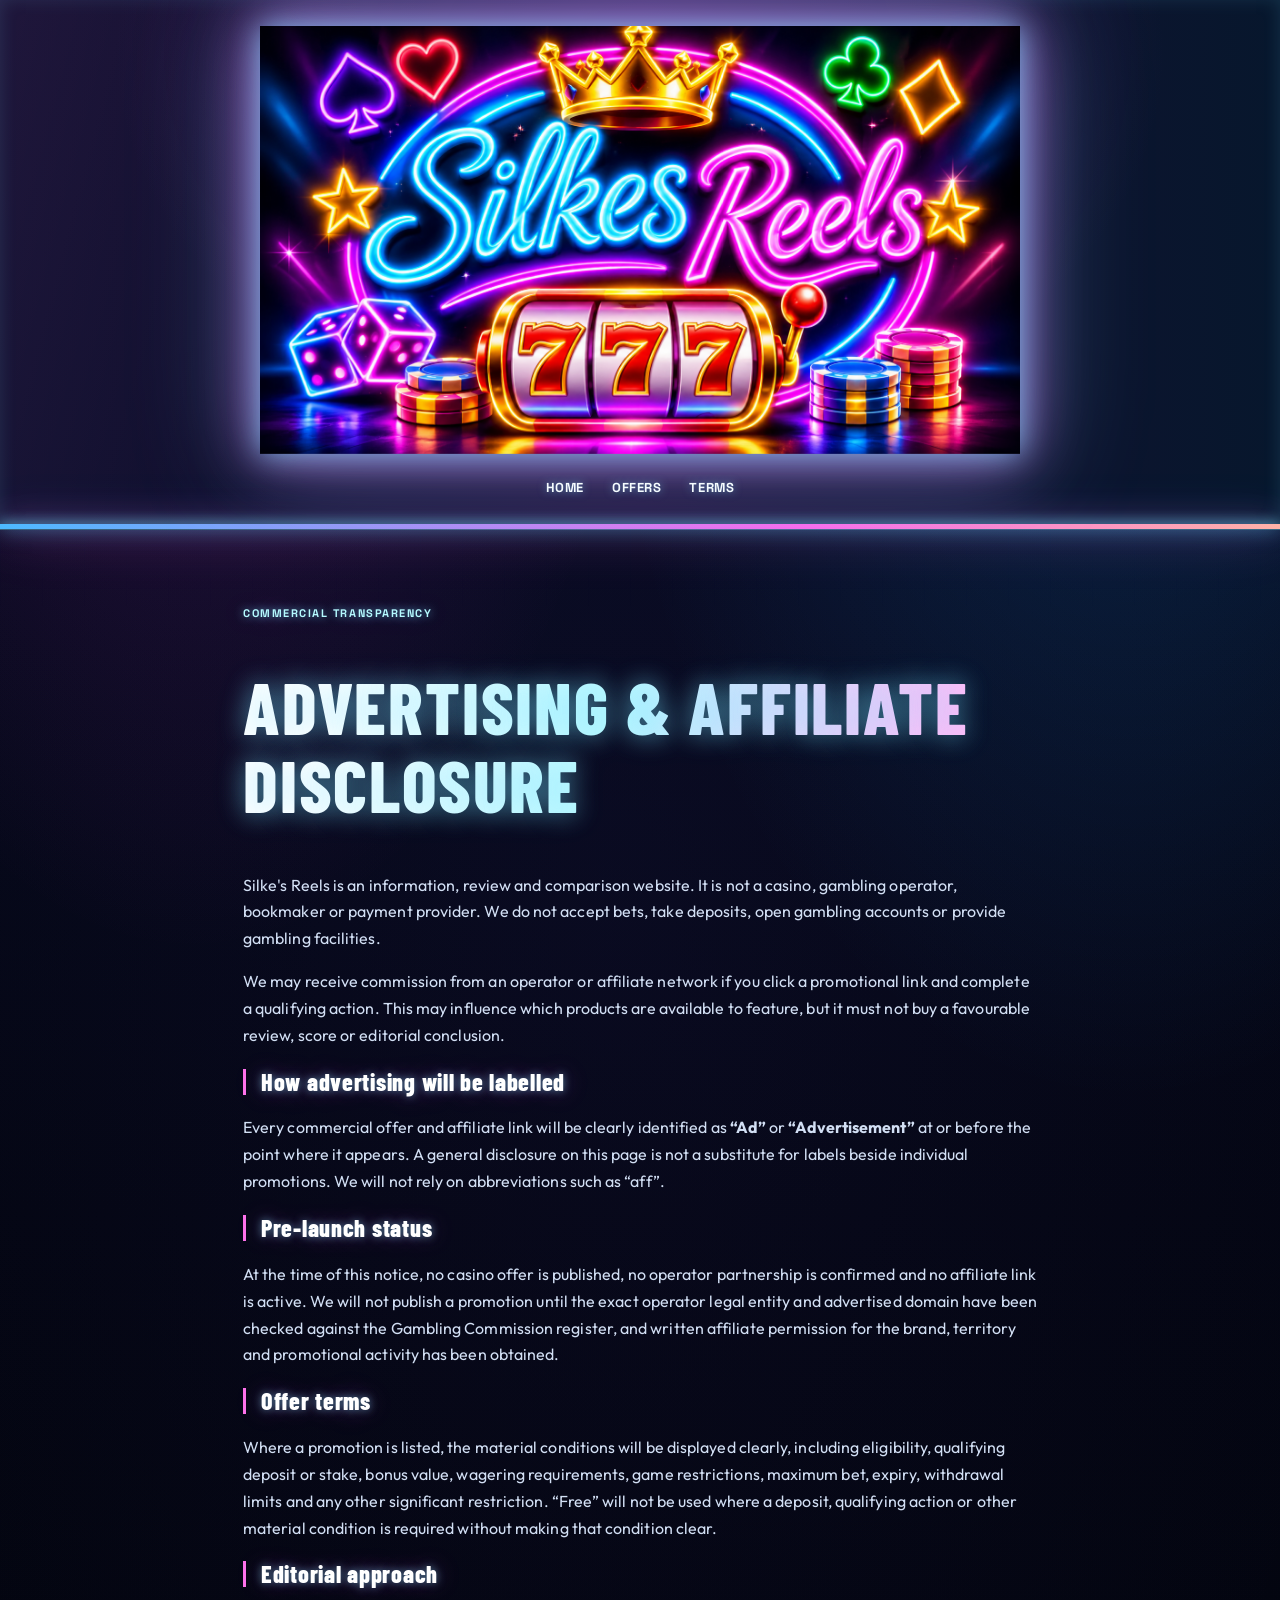
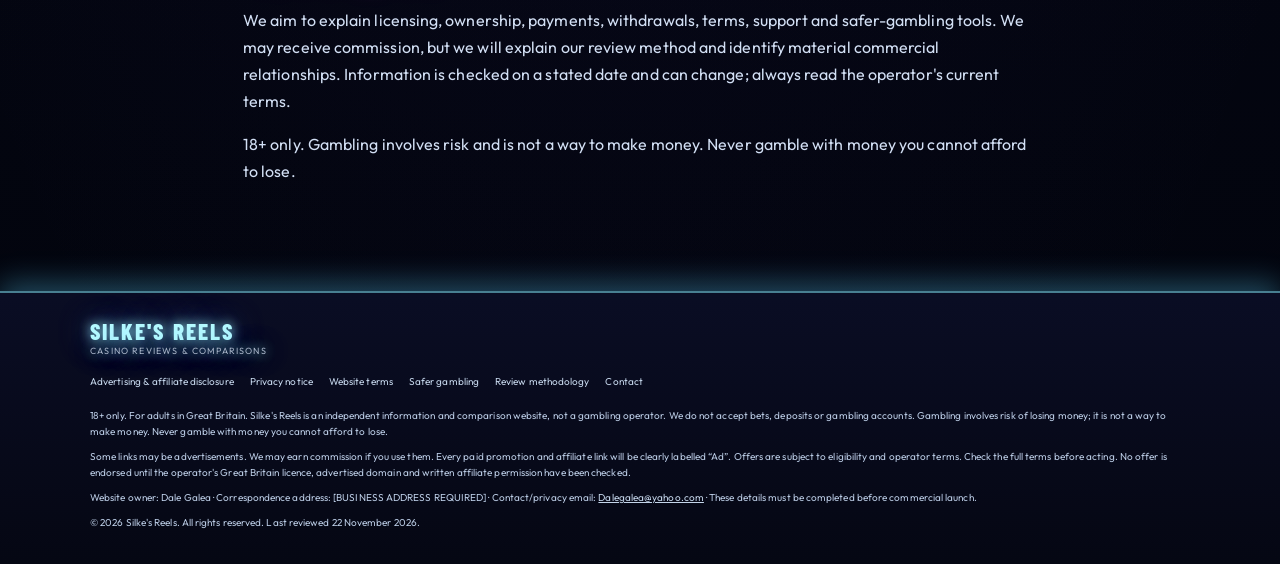
==== commit d6bd4f23: "Load updated typography across Silke's Reels website" ====
--- a/affiliate-disclosure.html
+++ b/affiliate-disclosure.html
@@ -1,5 +1,5 @@
 <!doctype html>
-<html lang="en-GB"><head><meta charset="utf-8"><meta name="viewport" content="width=device-width,initial-scale=1"><meta name="description" content="How Silke's Reels affiliate links and advertising work."><title>Advertising & Affiliate Disclosure | Silke's Reels</title><link rel="stylesheet" href="styles.css?v=maximum-neon-20261128"></head><body>
+<html lang="en-GB"><head><meta charset="utf-8"><meta name="viewport" content="width=device-width,initial-scale=1"><meta name="description" content="How Silke's Reels affiliate links and advertising work."><title>Advertising & Affiliate Disclosure | Silke's Reels</title><link rel="stylesheet" href="styles.css?v=typography-v2-20261128"></head><body>
 <header class="site-header"><a class="brand" href="index.html"><img src="IMG_1723.png" alt="Silke's Reels" class="brand-logo"></a><nav><a href="index.html">Home</a><a href="offers.html">Offers</a><a href="terms.html">Terms</a></nav></header>
 <main class="page"><p class="eyebrow">COMMERCIAL TRANSPARENCY</p><h1>Advertising & affiliate disclosure</h1>
 <p>Silke's Reels is an information, review and comparison website. It is not a casino, gambling operator, bookmaker or payment provider. We do not accept bets, take deposits, open gambling accounts or provide gambling facilities.</p>
--- a/styles.css
+++ b/styles.css
@@ -1,3 +1,4 @@
+@import url('https://fonts.googleapis.com/css2?family=Barlow+Condensed:wght@500;600;700;800;900&family=Outfit:wght@400;500;600;700&family=Space+Grotesk:wght@500;600;700&display=swap');
 @import url('https://fonts.googleapis.com/css2?family=DM+Mono:wght@400;500&family=DM+Sans:wght@400;600;700&family=Manrope:wght@500;700;800&display=swap');
 :root{--bg:#070914;--panel:#0c1428;--line:#24365b;--blue:#39a8ff;--cyan:#65d9ff;--pink:#f04dff;--gold:#ffd35a;--text:#f3f6fc;--muted:#b7c4d6}
 *{box-sizing:border-box}html{scroll-behavior:smooth}body{margin:0;background:radial-gradient(ellipse at 50% 0%,#1a1745 0,transparent 36rem),linear-gradient(180deg,#080b1b,#050711 65%);color:var(--text);font:16px 'DM Sans',sans-serif;line-height:1.65}
@@ -165,3 +166,21 @@
 @keyframes sr-search-halo{0%,100%{box-shadow:0 0 15px #5cdbff99,0 0 30px #ef5eff44}50%{box-shadow:0 0 25px #5cdbffcc,0 0 48px #ef5eff77}}
 @media(max-width:600px){.review-search{padding:19px}.review-search-row>.button{flex:1 1 54%}.review-clear{flex:1 1 30%}}
 @media(prefers-reduced-motion:reduce){.site-header .brand-logo,.site-header::after,.review-search{animation:none!important}}
+
+
+/* SILKE'S REELS — TYPOGRAPHY V2. Logo image and its styling intentionally unchanged. */
+body{font-family:'Outfit','DM Sans',sans-serif;font-size:16px;line-height:1.68;letter-spacing:.005em}
+main h1,main h2,main h3,.bonus-card h3,.home-offer-card h3{font-family:'Barlow Condensed','Manrope',sans-serif;font-weight:800;line-height:1.08;letter-spacing:.025em}
+.hero h1{font-size:clamp(52px,8vw,96px);line-height:.98;letter-spacing:.005em;text-transform:uppercase}
+.page h1{font-size:clamp(44px,6.5vw,72px);text-transform:uppercase;letter-spacing:.025em}
+main h2{letter-spacing:.03em}
+.page .notice-panel h2{font-size:clamp(29px,4.5vw,39px)}
+.bonus-card h3,.home-offer-card h3{font-size:clamp(24px,3vw,30px);letter-spacing:.02em}
+.eyebrow,.arcade-strip,.arcade-label,.bonus-card dt{font-family:'Space Grotesk','DM Mono',monospace;font-weight:700;letter-spacing:.14em;text-transform:uppercase}
+.site-header nav a{font-family:'Space Grotesk','DM Sans',sans-serif;font-size:13px;font-weight:700;letter-spacing:.045em;text-transform:uppercase}
+.button,.review-search .button,.review-clear{font-family:'Space Grotesk','DM Sans',sans-serif;letter-spacing:.025em}
+main p,main li,main dd{font-family:'Outfit','DM Sans',sans-serif}
+main .lead{font-size:clamp(17px,2vw,20px);line-height:1.65}
+.footer-brand{font-family:'Barlow Condensed','Manrope',sans-serif;font-weight:800;font-size:23px;letter-spacing:.09em}
+.footer-brand span,.legal-small,.footer-links a{font-family:'Outfit','DM Sans',sans-serif}
+@media(max-width:600px){.hero h1{font-size:clamp(43px,10.8vw,65px)}.page h1{font-size:clamp(40px,10vw,60px)}.site-header nav a{font-size:12px}}
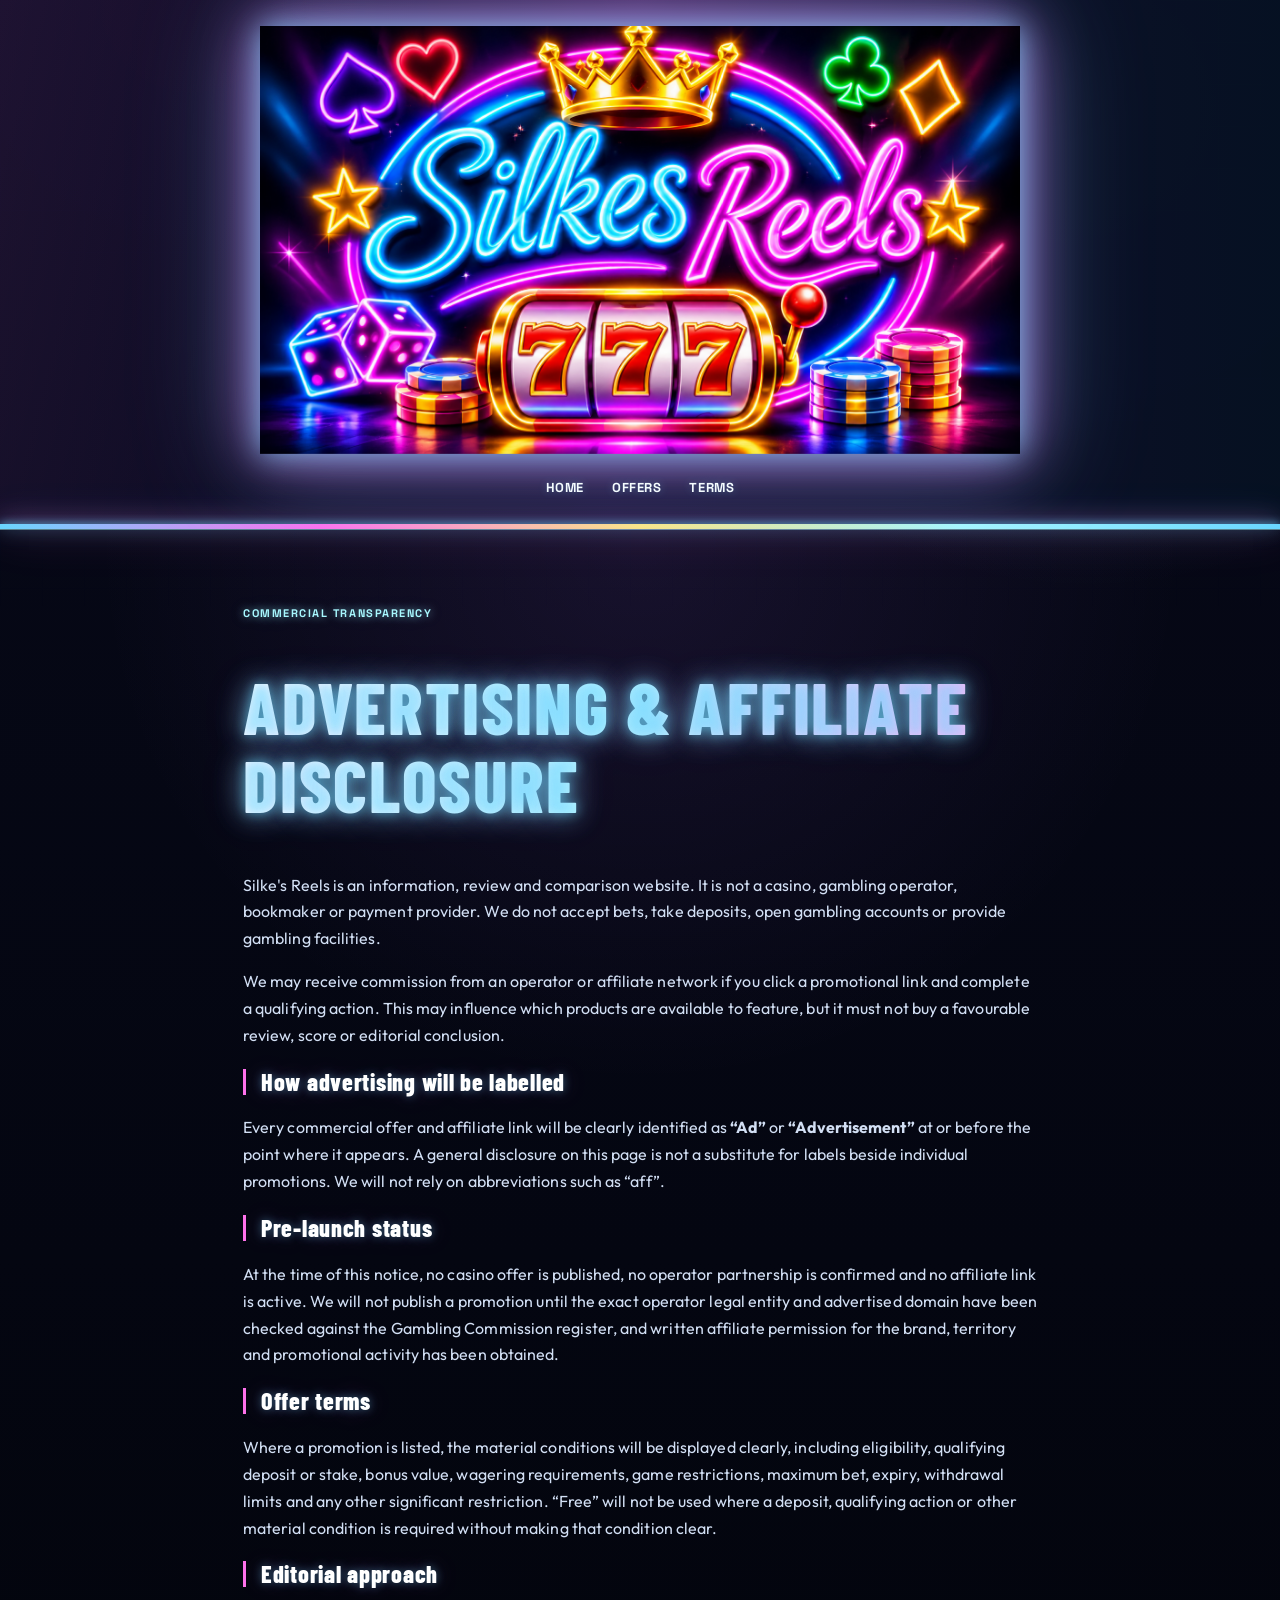
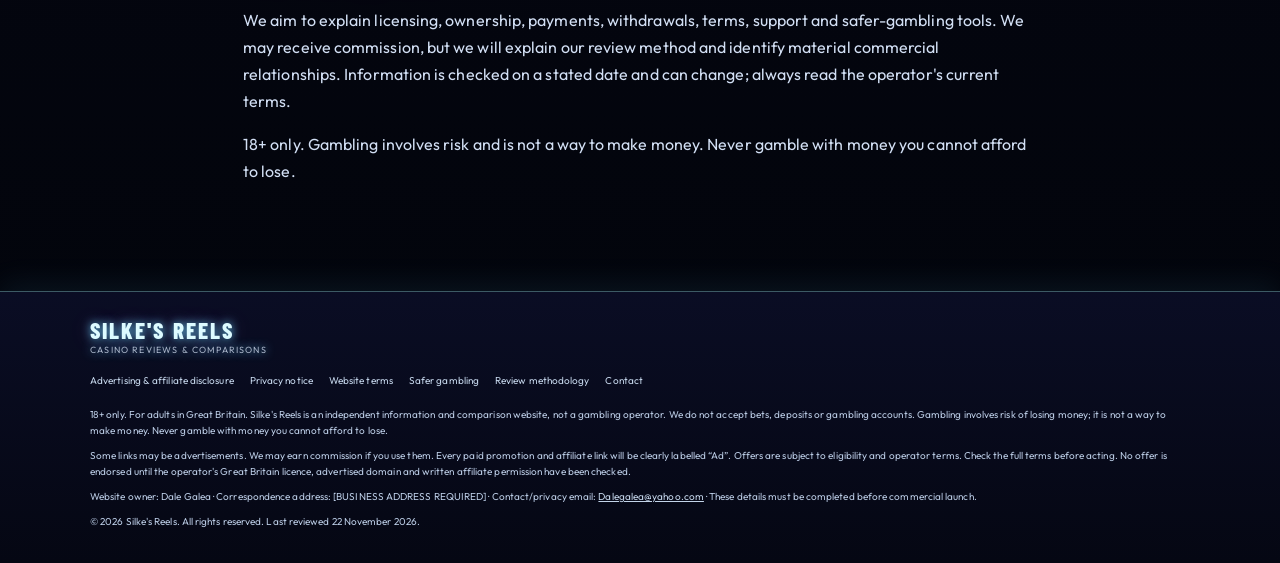
==== commit 4f1180bf: "Load maximum neon V5 styling across Silke's Reels" ====
--- a/affiliate-disclosure.html
+++ b/affiliate-disclosure.html
@@ -1,5 +1,5 @@
 <!doctype html>
-<html lang="en-GB"><head><meta charset="utf-8"><meta name="viewport" content="width=device-width,initial-scale=1"><meta name="description" content="How Silke's Reels affiliate links and advertising work."><title>Advertising & Affiliate Disclosure | Silke's Reels</title><link rel="stylesheet" href="styles.css?v=typography-v2-20261128"></head><body>
+<html lang="en-GB"><head><meta charset="utf-8"><meta name="viewport" content="width=device-width,initial-scale=1"><meta name="description" content="How Silke's Reels affiliate links and advertising work."><title>Advertising & Affiliate Disclosure | Silke's Reels</title><link rel="stylesheet" href="styles.css?v=maximum-neon-v5-20261128"></head><body>
 <header class="site-header"><a class="brand" href="index.html"><img src="IMG_1723.png" alt="Silke's Reels" class="brand-logo"></a><nav><a href="index.html">Home</a><a href="offers.html">Offers</a><a href="terms.html">Terms</a></nav></header>
 <main class="page"><p class="eyebrow">COMMERCIAL TRANSPARENCY</p><h1>Advertising & affiliate disclosure</h1>
 <p>Silke's Reels is an information, review and comparison website. It is not a casino, gambling operator, bookmaker or payment provider. We do not accept bets, take deposits, open gambling accounts or provide gambling facilities.</p>
--- a/styles.css
+++ b/styles.css
@@ -184,3 +184,28 @@
 .footer-brand{font-family:'Barlow Condensed','Manrope',sans-serif;font-weight:800;font-size:23px;letter-spacing:.09em}
 .footer-brand span,.legal-small,.footer-links a{font-family:'Outfit','DM Sans',sans-serif}
 @media(max-width:600px){.hero h1{font-size:clamp(43px,10.8vw,65px)}.page h1{font-size:clamp(40px,10vw,60px)}.site-header nav a{font-size:12px}}
+
+
+/* SILKE'S REELS — MAXIMUM NEON BOOST V5. Logo artwork remains unchanged. */
+:root{--sr-blue:#69d7ff;--sr-cyan:#a8f8ff;--sr-pink:#ff70ef;--sr-gold:#ffe784;--sr-purple:#b76cff}
+body{background:radial-gradient(circle at 15% 0%,rgba(255,112,239,.18),transparent 28rem),radial-gradient(circle at 85% 5%,rgba(105,215,255,.22),transparent 30rem),radial-gradient(circle at 50% 25%,rgba(183,108,255,.10),transparent 34rem),linear-gradient(180deg,#070919 0%,#040611 58%,#02040a 100%)}
+body:before{opacity:.2}
+.site-header{background:radial-gradient(circle at 50% 0%,rgba(255,112,239,.14),transparent 45%),linear-gradient(90deg,rgba(6,10,28,.98),rgba(22,13,47,.98) 48%,rgba(6,17,34,.98))!important;border-bottom:1px solid rgba(168,248,255,.5);box-shadow:0 0 18px rgba(105,215,255,.24),0 0 48px rgba(255,112,239,.14),inset 0 -1px 0 rgba(168,248,255,.14)}
+.site-header::after{height:5px;background:linear-gradient(90deg,var(--sr-blue),var(--sr-pink),var(--sr-gold),var(--sr-cyan),var(--sr-blue));box-shadow:0 0 10px rgba(105,215,255,.95),0 0 24px rgba(255,112,239,.72),0 0 38px rgba(105,215,255,.45)}
+/* Only the light around the existing logo changes, never its image or proportions. */
+.site-header nav a{color:#f4fcff;text-shadow:0 0 8px rgba(105,215,255,.3)}
+.site-header nav a:hover,.site-header nav a:focus-visible{color:#fff;background:rgba(105,215,255,.08);text-shadow:0 0 10px rgba(168,248,255,.9),0 0 24px rgba(255,112,239,.45)}
+main h1,main h2,main h3{color:#fff;text-shadow:0 0 10px rgba(105,215,255,.42),0 0 24px rgba(255,112,239,.22),0 0 38px rgba(105,215,255,.14)}
+.hero h1,.page h1{text-shadow:0 0 12px rgba(105,215,255,.58),0 0 30px rgba(105,215,255,.34),0 0 48px rgba(255,112,239,.18)}
+.hero h1 em{color:var(--sr-cyan);text-shadow:0 0 10px rgba(168,248,255,.95),0 0 26px rgba(105,215,255,.68),0 0 40px rgba(255,112,239,.28)}
+.eyebrow,.level,.arcade-label,.arcade-strip{color:var(--sr-cyan);text-shadow:0 0 8px rgba(168,248,255,.65),0 0 18px rgba(105,215,255,.25)}
+.notice-panel,.feature-grid article,.coming,.bonus-card,.home-offer-card,.home-offers,.offers-spotlight,.offers-status,.review-search{border:1px solid rgba(105,215,255,.45);box-shadow:0 0 16px rgba(105,215,255,.16),0 0 34px rgba(255,112,239,.10),inset 0 0 18px rgba(105,215,255,.06)}
+.notice-panel::before,.bonus-card::before,.home-offer-card::before,.feature-grid article::before,.review-search::before{box-shadow:0 0 10px rgba(105,215,255,.82),0 0 22px rgba(255,112,239,.56)}
+.button{background:linear-gradient(110deg,#48b7ff,#92f4ff 55%,#b8fbff);color:#07131d;border:1px solid #dbffff;box-shadow:0 0 12px rgba(105,215,255,.88),0 0 28px rgba(105,215,255,.36),0 0 42px rgba(255,112,239,.18)}
+.button:hover,.button:focus-visible{box-shadow:0 0 18px rgba(168,248,255,1),0 0 36px rgba(105,215,255,.56),0 0 52px rgba(255,112,239,.28)}
+a.text-link,.bonus-review,.home-offer-card a{color:var(--sr-gold);text-shadow:0 0 10px rgba(255,231,132,.2)}
+a.text-link:hover,.bonus-review:hover,.home-offer-card a:hover{color:#fff4bb;text-shadow:0 0 10px rgba(255,231,132,.45),0 0 20px rgba(255,112,239,.18)}
+.review-search input[type="search"]{border:1px solid rgba(168,248,255,.8);box-shadow:inset 0 0 12px rgba(105,215,255,.16),0 0 10px rgba(105,215,255,.10)}
+.review-search input[type="search"]:focus-visible{box-shadow:0 0 16px rgba(105,215,255,.55),inset 0 0 12px rgba(105,215,255,.12)}
+.footer-brand{color:#ddfbff;text-shadow:0 0 10px rgba(105,215,255,.92),0 0 22px rgba(255,112,239,.24)}
+footer,.site-legal-footer{border-top:1px solid rgba(168,248,255,.34);box-shadow:0 -8px 28px rgba(105,215,255,.08)}
